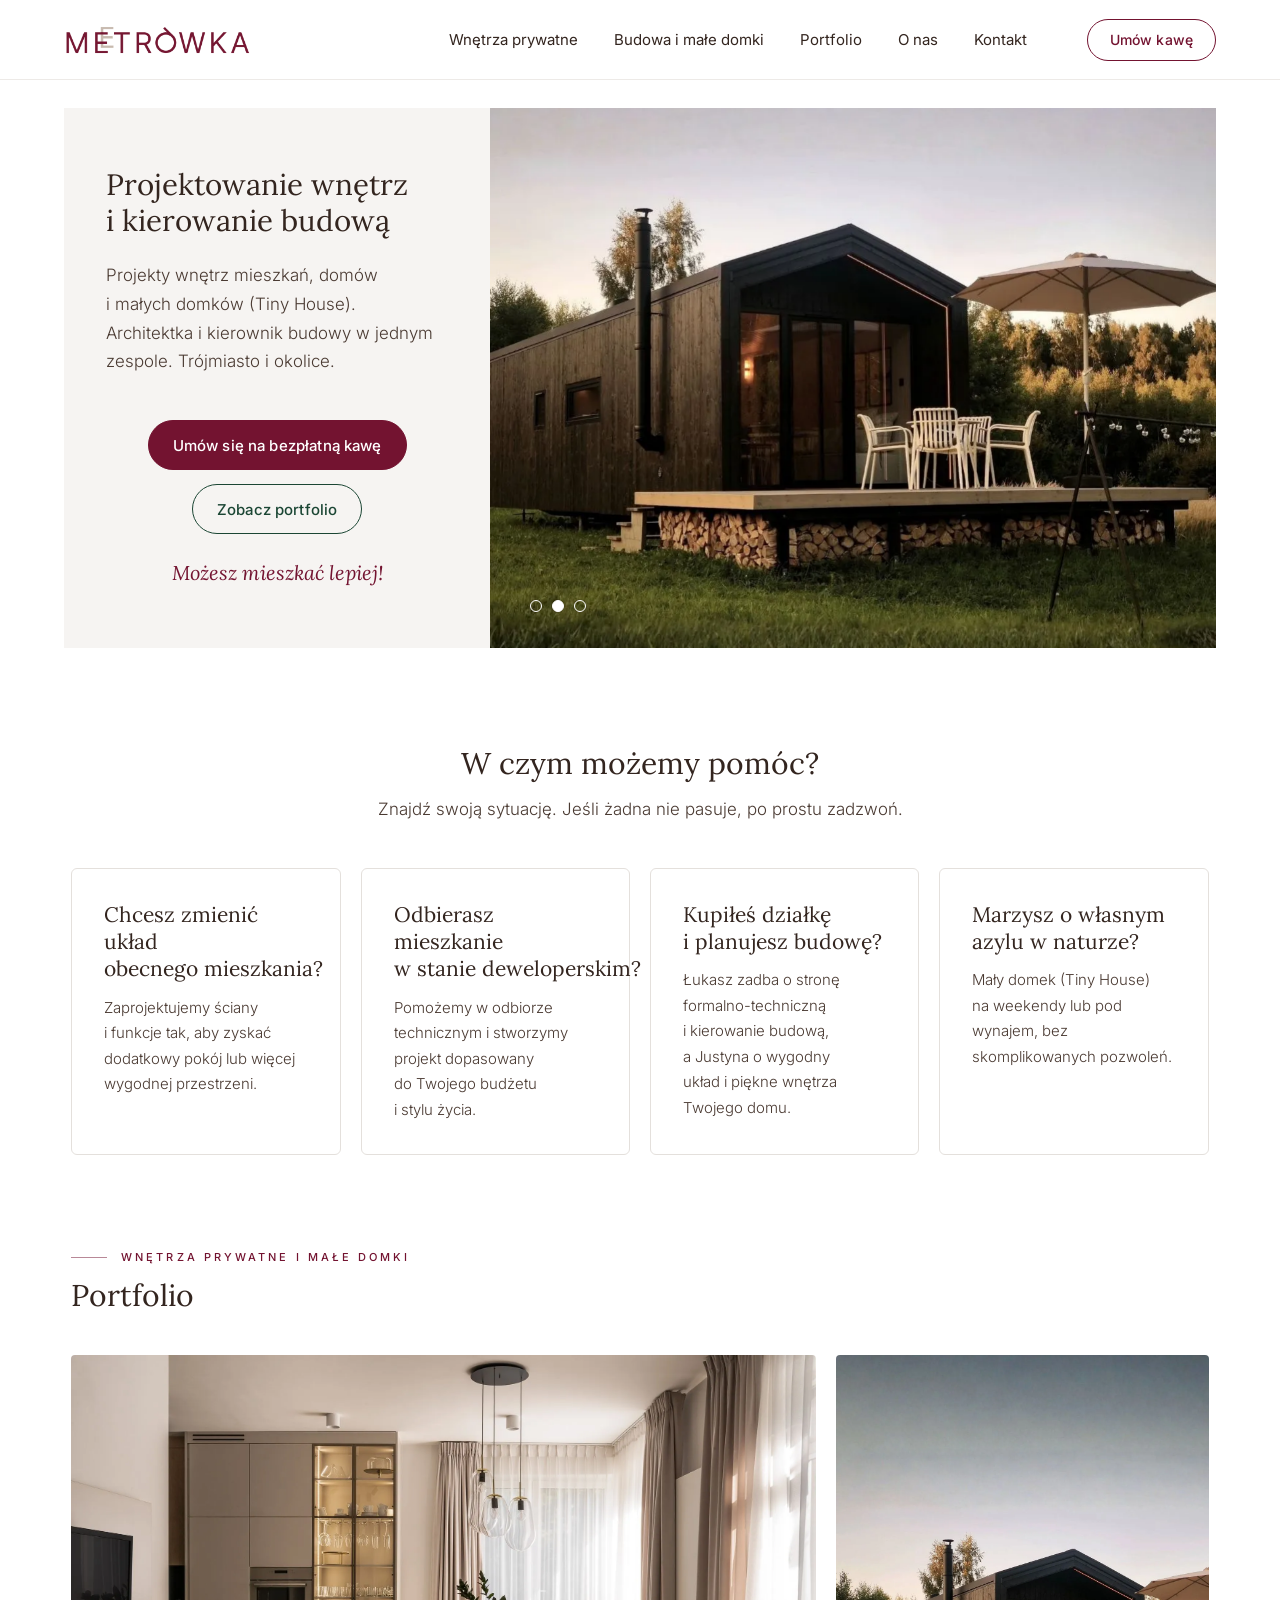
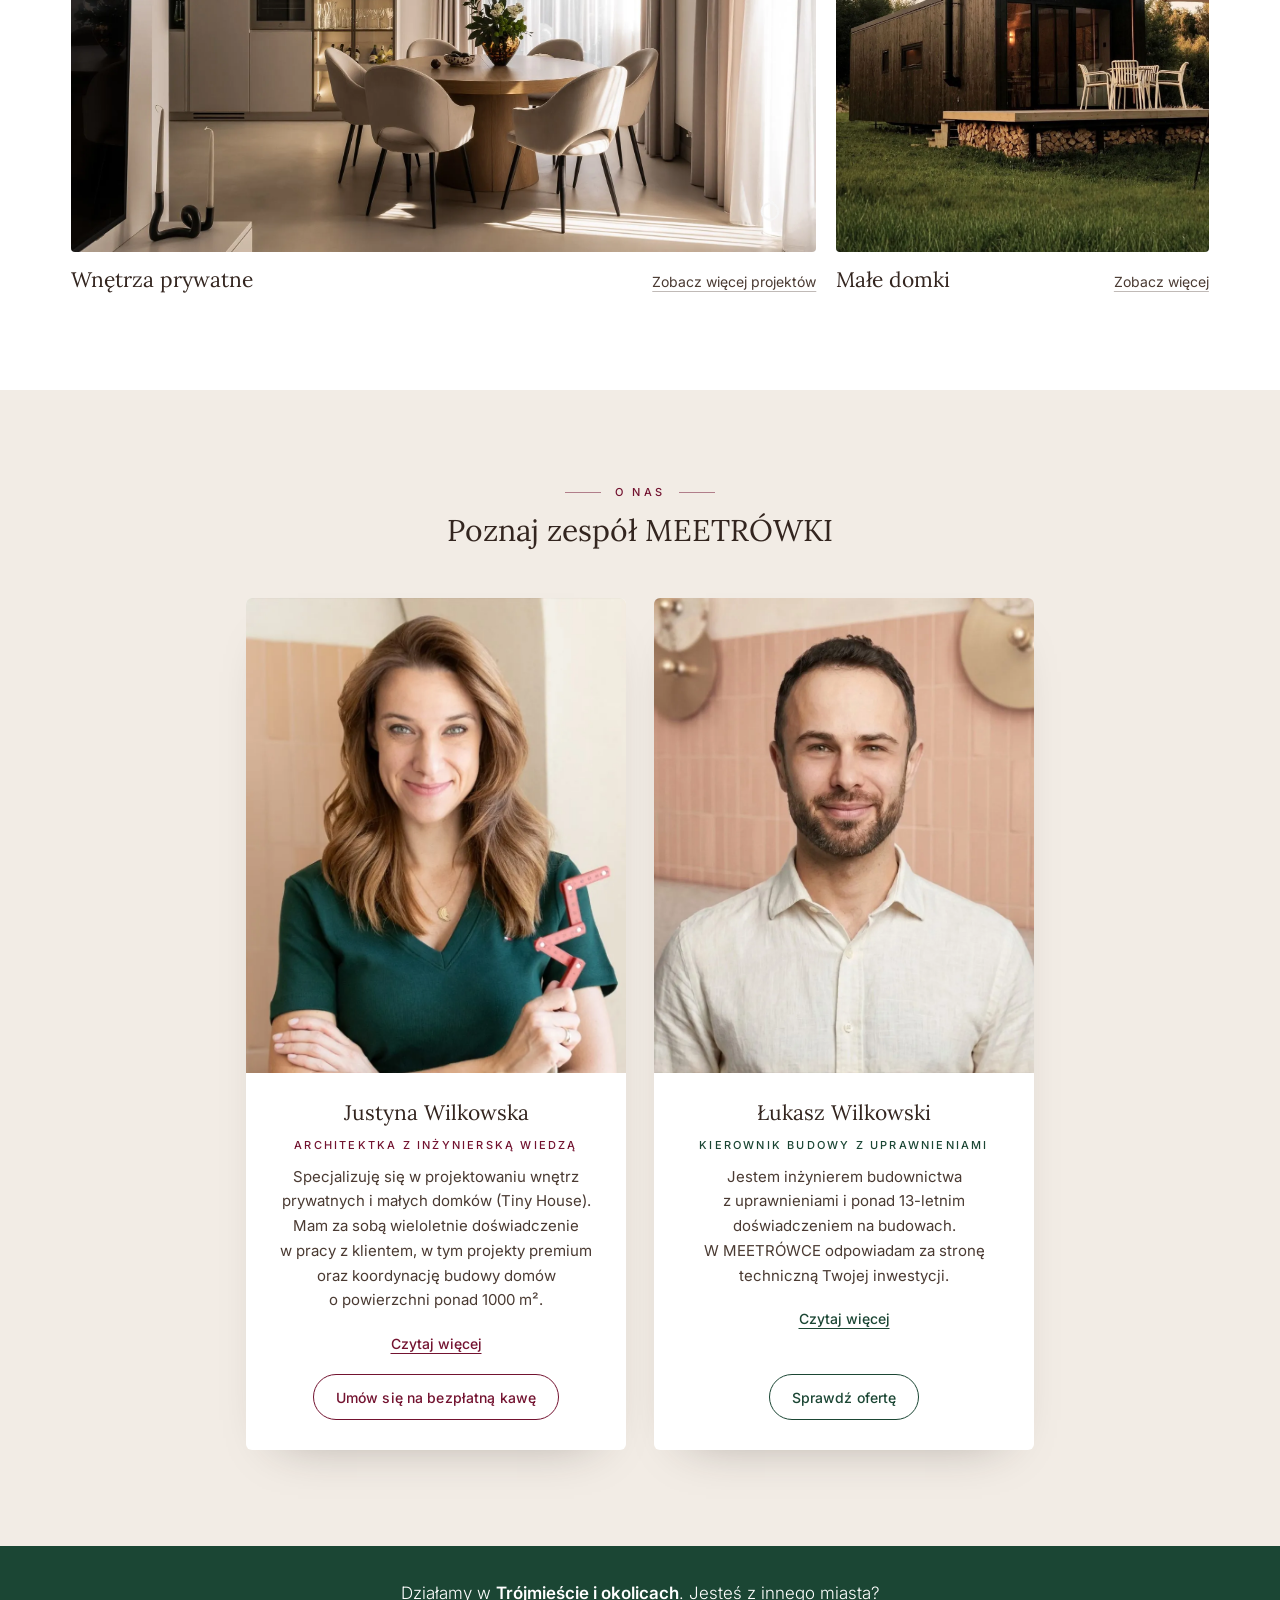
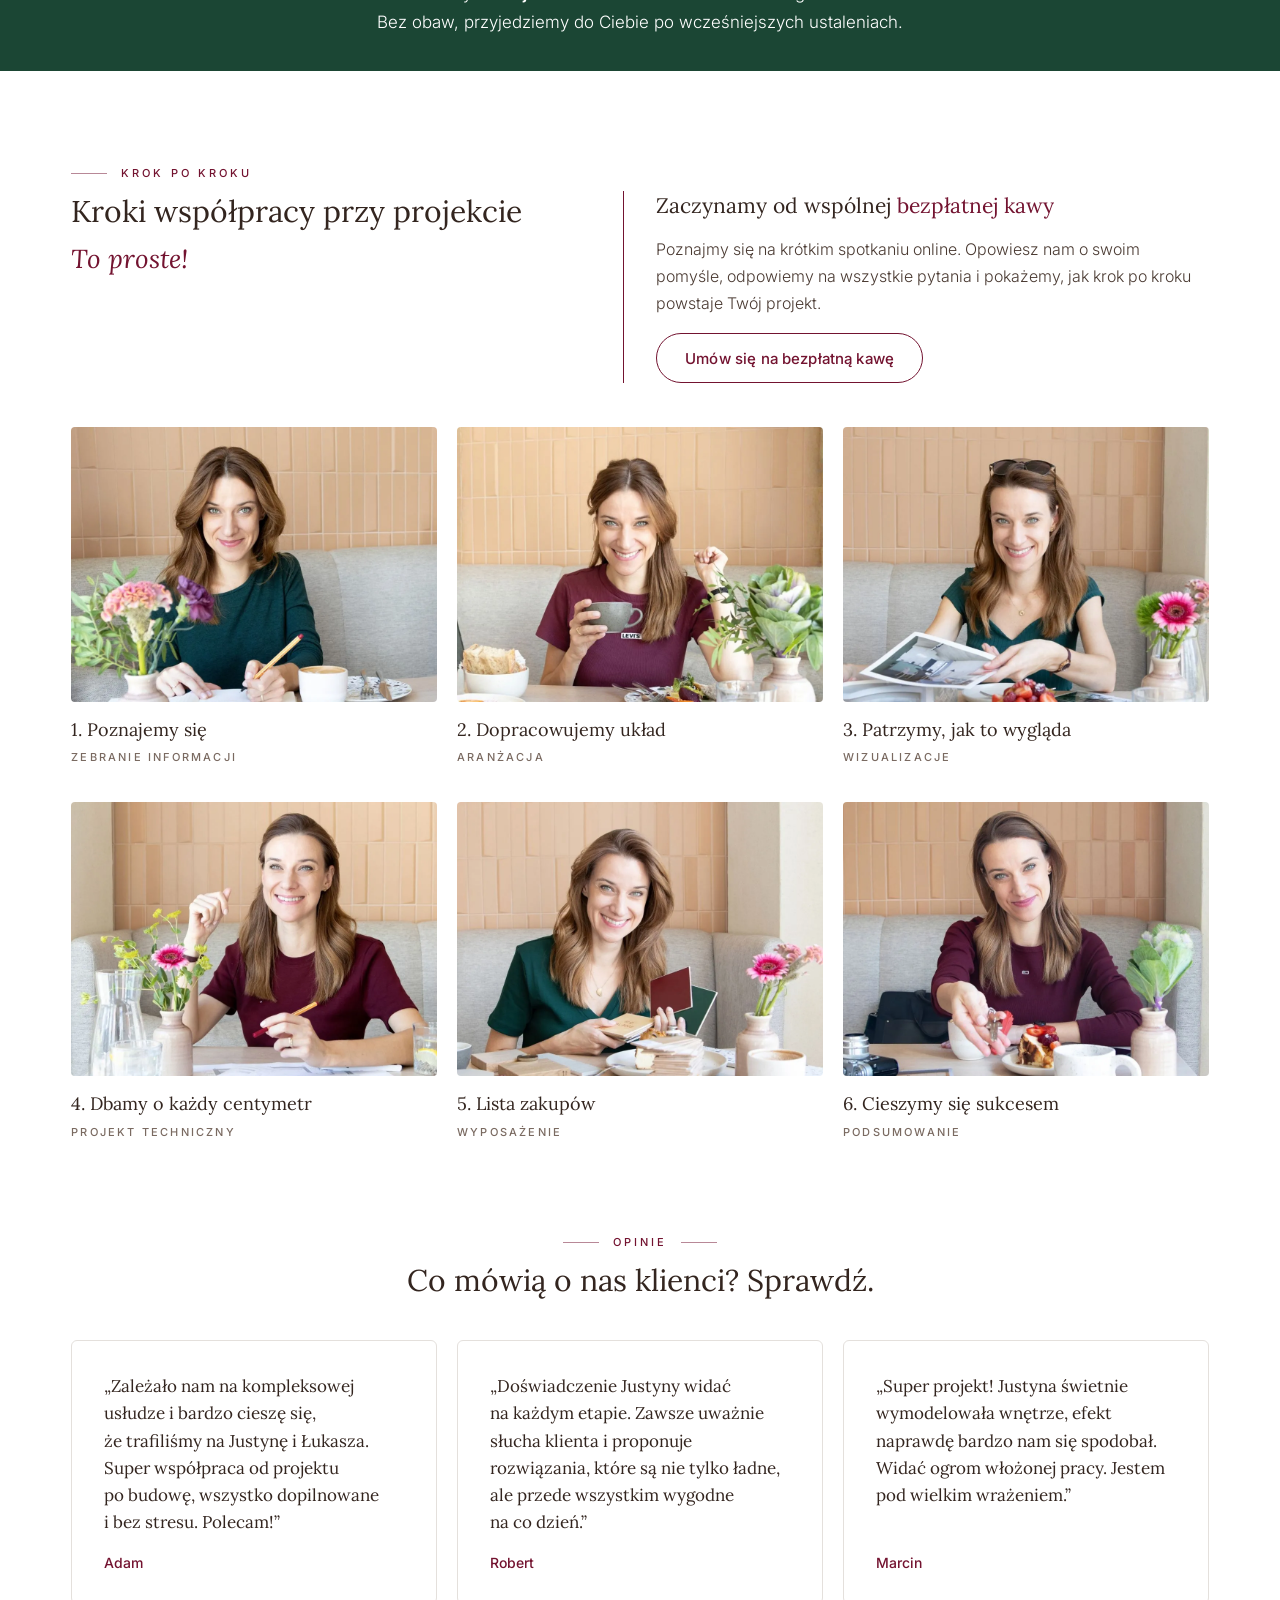
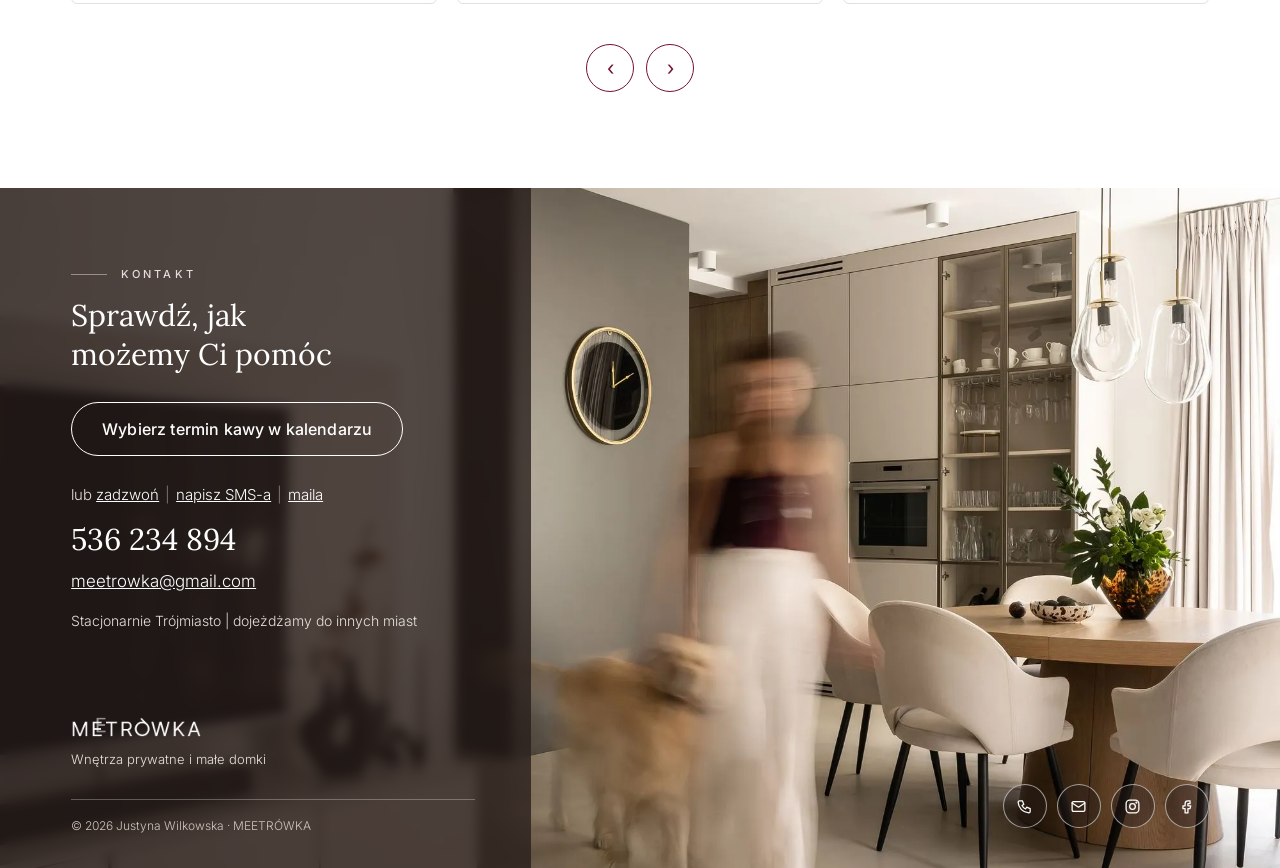
==== index.html @ 7554e3be "Nowa strona MEETRÓWKI" ====
<!doctype html>
<html lang="pl">
<head>
<meta charset="utf-8">
<meta name="viewport" content="width=device-width, initial-scale=1">
<title>Projektant wnętrz Gdańsk, Gdynia, Sopot | MEETRÓWKA</title>
<meta name="description" content="Projekt wnętrz w Trójmieście: mieszkania, domy i małe domki (Tiny House). Architektka wnętrz i kierownik budowy w jednym zespole. Umów się na bezpłatną kawę.">
<link rel="canonical" href="https://meetrowka.pl/">
<meta property="og:type" content="website">
<meta property="og:locale" content="pl_PL">
<meta property="og:site_name" content="MEETRÓWKA Justyna Wilkowska">
<meta property="og:title" content="Projektant wnętrz Gdańsk, Gdynia, Sopot | MEETRÓWKA">
<meta property="og:description" content="Projekt wnętrz w Trójmieście: mieszkania, domy i małe domki (Tiny House). Architektka wnętrz i kierownik budowy w jednym zespole. Umów się na bezpłatną kawę.">
<meta property="og:url" content="https://meetrowka.pl/">
<meta property="og:image" content="https://meetrowka.pl/img/og.jpg">
<meta property="og:image:width" content="1200">
<meta property="og:image:height" content="630">
<meta property="og:image:alt" content="Jasna jadalnia z okrągłym stołem – projekt wnętrz MEETRÓWKA">
<meta name="twitter:card" content="summary_large_image">
<script type="application/ld+json">
{
  "@context": "https://schema.org",
  "@type": ["LocalBusiness", "ProfessionalService"],
  "@id": "https://meetrowka.pl/#firma",
  "name": "MEETRÓWKA Justyna Wilkowska",
  "alternateName": "MEETRÓWKA",
  "description": "Projektowanie wnętrz mieszkań i domów, kierowanie budową oraz projekty Tiny House w Trójmieście (Gdańsk, Gdynia, Sopot) i okolicach.",
  "url": "https://meetrowka.pl",
  "logo": "https://meetrowka.pl/img/logo-bordowe.png",
  "image": "https://meetrowka.pl/img/og.jpg",
  "telephone": "+48536234894",
  "email": "meetrowka@gmail.com",
  "address": { "@type": "PostalAddress", "addressLocality": "Gdańsk", "addressRegion": "pomorskie", "addressCountry": "PL" },
  "areaServed": [
    { "@type": "AdministrativeArea", "name": "Trójmiasto i okolice" },
    { "@type": "City", "name": "Gdańsk" },
    { "@type": "City", "name": "Gdynia" },
    { "@type": "City", "name": "Sopot" }
  ],
  "knowsAbout": ["projektowanie wnętrz", "kierowanie budową", "Tiny House"],
  "founder": { "@type": "Person", "name": "Justyna Wilkowska", "jobTitle": "Architektka wnętrz" },
  "employee": [
    { "@type": "Person", "name": "Justyna Wilkowska", "jobTitle": "Architektka wnętrz" },
    { "@type": "Person", "name": "Łukasz Wilkowski", "jobTitle": "Kierownik budowy" }
  ],
  "hasOfferCatalog": {
    "@type": "OfferCatalog",
    "name": "Usługi",
    "itemListElement": [
      { "@type": "Offer", "itemOffered": { "@type": "Service", "name": "Projektowanie wnętrz", "url": "https://meetrowka.pl/wnetrza.html" } },
      { "@type": "Offer", "itemOffered": { "@type": "Service", "name": "Konsultacja projektowa", "url": "https://meetrowka.pl/wnetrza.html" } },
      { "@type": "Offer", "itemOffered": { "@type": "Service", "name": "Nadzór nad remontem", "url": "https://meetrowka.pl/wnetrza.html" } },
      { "@type": "Offer", "itemOffered": { "@type": "Service", "name": "Kierowanie budową", "url": "https://meetrowka.pl/budowa-i-male-domki.html" } },
      { "@type": "Offer", "itemOffered": { "@type": "Service", "name": "Analiza działki", "url": "https://meetrowka.pl/budowa-i-male-domki.html" } },
      { "@type": "Offer", "itemOffered": { "@type": "Service", "name": "Projekt Tiny House", "url": "https://meetrowka.pl/budowa-i-male-domki.html" } }
    ]
  },
  "sameAs": [
    "https://www.instagram.com/meetrowka/",
    "https://www.facebook.com/people/Meetr%C3%B3wka-Projektowanie-Wn%C4%99trz-Inwestycyjnych/61566533057697/"
  ]
}
</script><link rel="icon" type="image/png" sizes="32x32" href="img/favicon-32.png">
<link rel="icon" type="image/png" sizes="192x192" href="img/icon-192.png">
<link rel="apple-touch-icon" sizes="180x180" href="img/apple-touch-icon.png">
<link rel="manifest" href="site.webmanifest">
<meta name="theme-color" content="#731330">
<link rel="preconnect" href="https://fonts.googleapis.com">
<link rel="preconnect" href="https://fonts.gstatic.com" crossorigin>
<link rel="stylesheet" href="https://fonts.googleapis.com/css2?family=Inter:wght@300;400;500;600&amp;family=Lora:ital,wght@0,400;0,500;0,600;1,400&amp;display=swap">
<link rel="stylesheet" href="css/style.css">
<script>
/* Tryb animacji: .anim = pełne efekty, .calm = w systemie „ogranicz ruch” (tylko przenikanie).
   ?animacje=1 wymusza pełne efekty, ?animacje=0 wyłącza wszystkie, ?animacje=auto wraca do ustawień systemu. */
(function (d, w) {
  var tryb = '';
  try {
    var m = /[?&]animacje=(1|0|auto)/.exec(location.search);
    if (m) { if (m[1] === 'auto') sessionStorage.removeItem('animacje'); else sessionStorage.setItem('animacje', m[1]); }
    tryb = sessionStorage.getItem('animacje') || '';
  } catch (e) {}
  var spokojnie = w.matchMedia('(prefers-reduced-motion: reduce)').matches;
  d.className = 'js ' + (tryb === '1' ? 'anim' : tryb === '0' ? 'bez-animacji' : spokojnie ? 'calm' : 'anim');
})(document.documentElement, window);
</script>
</head>
<body>

<header class="header">
  <a class="header__logo" href="index.html" aria-label="MEETRÓWKA, strona główna"><img src="img/logo-bordowe.png" alt="MEETRÓWKA" width="640" height="138"></a>
  <nav class="nav" id="menu" aria-label="Menu główne">
    <a href="wnetrza.html">Wnętrza prywatne</a>
    <a href="budowa-i-male-domki.html">Budowa i małe domki</a>
    <a href="index.html#portfolio">Portfolio</a>
    <a href="index.html#onas">O nas</a>
    <a href="#kontakt">Kontakt</a>
    <div class="nav__extra">
      <a class="btn btn--line" href="#kontakt">Umów kawę</a>
      <div class="nav__icons">
        <a class="ico" href="tel:536234894" aria-label="Zadzwoń"><svg width="20" height="20" viewBox="0 0 24 24" fill="none" stroke="currentColor" stroke-width="1.8" stroke-linecap="round" stroke-linejoin="round" aria-hidden="true"><path d="M5 4h4l2 5-2.5 1.5a11 11 0 0 0 5 5L15 13l5 2v4a2 2 0 0 1-2 2A16 16 0 0 1 3 6a2 2 0 0 1 2-2"></path></svg></a>
        <a class="ico" href="mailto:meetrowka@gmail.com" aria-label="Napisz e-mail"><svg width="20" height="20" viewBox="0 0 24 24" fill="none" stroke="currentColor" stroke-width="1.8" stroke-linecap="round" stroke-linejoin="round" aria-hidden="true"><rect x="3" y="5" width="18" height="14" rx="2"></rect><path d="m3 7 9 6 9-6"></path></svg></a>
        <a class="ico" href="https://www.instagram.com/meetrowka/" target="_blank" rel="noopener" aria-label="Instagram"><svg width="20" height="20" viewBox="0 0 24 24" fill="none" stroke="currentColor" stroke-width="1.8" stroke-linecap="round" stroke-linejoin="round" aria-hidden="true"><rect x="3" y="3" width="18" height="18" rx="5"></rect><circle cx="12" cy="12" r="4"></circle><circle cx="17.5" cy="6.5" r="0.6" fill="currentColor"></circle></svg></a>
        <a class="ico" href="https://www.facebook.com/people/Meetr%C3%B3wka-Projektowanie-Wn%C4%99trz-Inwestycyjnych/61566533057697/" target="_blank" rel="noopener" aria-label="Facebook"><svg width="20" height="20" viewBox="0 0 24 24" fill="none" stroke="currentColor" stroke-width="1.8" stroke-linecap="round" stroke-linejoin="round" aria-hidden="true"><path d="M14 8h3V4h-3a4 4 0 0 0-4 4v3H7v4h3v6h4v-6h3l1-4h-4V8z"></path></svg></a>
      </div>
    </div>
  </nav>
  <div class="header__tools">
    <a class="btn btn--line" href="#kontakt">Umów kawę</a>
    <button class="burger" type="button" aria-label="Otwórz menu" aria-expanded="false" aria-controls="menu">
      <svg class="bars" width="24" height="24" viewBox="0 0 24 24" fill="none" stroke="currentColor" stroke-width="1.8" stroke-linecap="round" aria-hidden="true"><path d="M4 7h16M4 12h16M4 17h16"></path></svg>
      <svg class="x" width="24" height="24" viewBox="0 0 24 24" fill="none" stroke="currentColor" stroke-width="1.8" stroke-linecap="round" aria-hidden="true"><path d="M6 6l12 12M18 6 6 18"></path></svg>
    </button>
  </div>
</header>

<main>
<section class="hero">
  <div class="hero__text">
    <h1>Projektowanie wnętrz<br> i kierowanie budową</h1>
    <p class="lead">Projekty wnętrz mieszkań, domów i małych domków (Tiny House). Architektka i kierownik budowy w jednym zespole. Trójmiasto i okolice.</p>
    <div class="hero__btns">
      <a class="btn" href="#kontakt">Umów się na bezpłatną kawę</a>
      <a class="btn2" href="#portfolio">Zobacz portfolio</a>
    </div>
    <p class="accent">Możesz mieszkać lepiej!</p>
  </div>
  <div class="hero__media" data-slider>
    <div class="slide is-active"><picture><source srcset="img/baner-1-wnetrze.webp" type="image/webp"><img src="img/baner-1-wnetrze.jpg" alt="Jasna jadalnia z okrągłym stołem – projekt wnętrza MEETRÓWKA, projektant wnętrz Gdańsk" width="1200" height="900" fetchpriority="high"></picture></div>
    <div class="slide"><picture><source srcset="img/baner-2-tiny-house.webp" type="image/webp"><img src="img/baner-2-tiny-house.jpg" alt="Tiny House w naturze – projekt i realizacja małego domku MEETRÓWKA, Trójmiasto" width="1200" height="900" loading="lazy"></picture></div>
    <div class="slide"><picture><source srcset="img/baner-3-wnetrze.webp" type="image/webp"><img src="img/baner-3-wnetrze.jpg" alt="Łazienka z kamienną umywalką na czarnym blacie – projekt wnętrza MEETRÓWKA Gdańsk" width="1200" height="900" loading="lazy"></picture></div>
    <div class="dots">
      <button class="dot is-active" type="button" aria-label="Zdjęcie 1: wnętrze" aria-pressed="true"></button>
      <button class="dot" type="button" aria-label="Zdjęcie 2: mały domek" aria-pressed="false"></button>
      <button class="dot" type="button" aria-label="Zdjęcie 3: wnętrze" aria-pressed="false"></button>
    </div>
  </div>
</section>

<section class="section">
  <div class="section__head section__head--center">
    <h2 class="h2">W czym możemy pomóc?</h2>
    <p class="subtitle">Znajdź swoją sytuację. Jeśli żadna nie pasuje, po prostu zadzwoń.</p>
  </div>
  <div class="grid grid--4">
    <a class="card card--short" href="wnetrza.html">
      <h3>Chcesz zmienić układ obecnego mieszkania?</h3>
      <p>Zaprojektujemy ściany i funkcje tak, aby zyskać dodatkowy pokój lub więcej wygodnej przestrzeni.</p>
    </a>
    <a class="card card--short" href="wnetrza.html">
      <h3>Odbierasz mieszkanie w stanie deweloperskim?</h3>
      <p>Pomożemy w odbiorze technicznym i stworzymy projekt dopasowany do Twojego budżetu i stylu życia.</p>
    </a>
    <a class="card card--short" href="budowa-i-male-domki.html">
      <h3>Kupiłeś działkę i planujesz budowę?</h3>
      <p>Łukasz zadba o stronę formalno-techniczną i kierowanie budową, a Justyna o wygodny układ i piękne wnętrza Twojego domu.</p>
    </a>
    <a class="card card--short" href="budowa-i-male-domki.html">
      <h3>Marzysz o własnym azylu w naturze?</h3>
      <p>Mały domek (Tiny House) na weekendy lub pod wynajem, bez skomplikowanych pozwoleń.</p>
    </a>
  </div>
</section>

<section class="section section--flush" id="portfolio" style="--gap: 40px">
  <div class="section__head">
    <p class="eyebrow">Wnętrza prywatne i małe domki</p>
    <h2 class="h2">Portfolio</h2>
  </div>
  <!-- zdjęcie i link prowadzą do portfolio na podstronie -->
  <div class="pf-home">
    <div class="pf-link">
      <a class="phw zoom" href="wnetrza.html#portfolio" aria-label="Portfolio wnętrz prywatnych">
        <div class="photo reveal r-3-2"><picture><source srcset="img/okladka-cieply-minimalizm-stol.webp" type="image/webp"><img src="img/okladka-cieply-minimalizm-stol.jpg" alt="Projekt wnętrza w stylu ciepły minimalizm – MEETRÓWKA Gdańsk" width="2048" height="1365" loading="lazy"></picture></div>
        <img class="stamp" src="img/sygnet-bialy.png" alt="" width="143" height="123">
      </a>
      <a class="pf-cap" href="wnetrza.html#portfolio"><h3>Wnętrza prywatne</h3><span class="more more--plain">Zobacz więcej projektów</span></a>
    </div>
    <div class="pf-link pf-link--tall">
      <a class="zoom" href="budowa-i-male-domki.html#portfolio" aria-label="Portfolio małych domków">
        <div class="photo reveal"><picture><source srcset="img/portfolio/tiny-house-zewnatrz-4.webp" type="image/webp"><img src="img/portfolio/tiny-house-zewnatrz-4.jpg" alt="Tiny House z tarasem o zmierzchu – projekt Tiny House MEETRÓWKA" width="1215" height="1800" loading="lazy"></picture></div>
      </a>
      <a class="pf-cap" href="budowa-i-male-domki.html#portfolio"><h3>Małe domki</h3><span class="more more--plain">Zobacz więcej</span></a>
    </div>
  </div>
</section>

<section class="section section--sand" id="onas" style="--gap: 48px">
  <div class="section__head section__head--center">
    <p class="eyebrow">O nas</p>
    <h2 class="h2">Poznaj zespół MEETRÓWKI</h2>
  </div>
  <div class="team">
    <article class="member">
      <div class="photo member__photo reveal r-4-5"><picture><source srcset="img/zespol-justyna.webp" type="image/webp"><img src="img/zespol-justyna.jpg" alt="Justyna Wilkowska – architektka i projektantka wnętrz, Gdańsk, Gdynia, Sopot" width="842" height="1053" loading="lazy"></picture></div>
      <div class="member__body">
        <h3>Justyna Wilkowska</h3>
        <p class="member__role">Architektka z inżynierską wiedzą</p>
        <p>Specjalizuję się w projektowaniu wnętrz prywatnych i małych domków (Tiny House). Mam za sobą wieloletnie doświadczenie w pracy z klientem, w tym projekty premium oraz koordynację budowy domów o powierzchni ponad 1000 m².</p>
        <div class="member__more" id="justyna-wiecej" aria-hidden="true"><div>
          <p>Potrafię też zmieniać małe, trudne przestrzenie w wygodne miejsce do życia. Modyfikuję układ ścian tak, aby stworzyć więcej pomieszczeń w Twoim domu.</p>
          <p>Jestem absolwentką Politechniki Gdańskiej, a doświadczenie zdobywałam zarówno w Polsce, jak i za granicą.</p>
          <p>Jeśli szukasz profesjonalisty, który zajmie się całym procesem od A do Z, skontaktuj się ze mną, a stworzę przestrzeń, która pozwoli Ci dobrze mieszkać.</p>
        </div></div>
        <button class="member__toggle" type="button" aria-expanded="false" aria-controls="justyna-wiecej">Czytaj więcej</button>
        <div class="member__cta"><a class="btn btn--line" href="#kontakt">Umów się na bezpłatną kawę</a></div>
      </div>
    </article>
    <article class="member">
      <div class="photo member__photo reveal r-4-5"><picture><source srcset="img/zespol-lukasz.webp" type="image/webp"><img src="img/zespol-lukasz.jpg" alt="Łukasz Wilkowski – kierownik budowy z uprawnieniami, Trójmiasto" width="1015" height="1269" loading="lazy"></picture></div>
      <div class="member__body">
        <h3>Łukasz Wilkowski</h3>
        <p class="member__role member__role--green">Kierownik budowy z uprawnieniami</p>
        <p>Jestem inżynierem budownictwa z uprawnieniami i ponad 13-letnim doświadczeniem na budowach. W MEETRÓWCE odpowiadam za stronę techniczną Twojej inwestycji.</p>
        <div class="member__more" id="lukasz-wiecej" aria-hidden="true"><div>
          <p>Mogę być kierownikiem budowy Twojego domu lub odebrać mieszkanie od dewelopera. Zajmę się techniczną stroną oraz wyjaśnię Ci wszystko krok po kroku, dbając o to, aby budowa była przewidywalnym i spokojnym procesem.</p>
        </div></div>
        <button class="member__toggle member__toggle--green" type="button" aria-expanded="false" aria-controls="lukasz-wiecej">Czytaj więcej</button>
        <div class="member__cta"><a class="btng btng--line" href="budowa-i-male-domki.html">Sprawdź ofertę</a></div>
      </div>
    </article>
  </div>
</section>

<section class="band">
  <p>Działamy w <strong>Trójmieście i okolicach</strong>. Jesteś z innego miasta?<br> Bez&nbsp;obaw, przyjedziemy do Ciebie po wcześniejszych ustaleniach.</p>
</section>

<section class="section">
  <div class="how">
    <div class="section__head">
      <p class="eyebrow">Krok po kroku</p>
      <h2 class="h2">Kroki współpracy przy projekcie</h2>
      <p class="answer">To proste!</p>
    </div>
    <div class="how__body">
      <p class="big">Zaczynamy od wspólnej <strong>bezpłatnej kawy</strong></p>
      <p>Poznajmy się na krótkim spotkaniu online. Opowiesz nam o swoim pomyśle, odpowiemy na wszystkie pytania i pokażemy, jak krok po kroku powstaje Twój projekt.</p>
      <div><a class="btn btn--line" href="#kontakt">Umów się na bezpłatną kawę</a></div>
    </div>
  </div>
  <div class="steps">
    <div class="tile"><div class="photo reveal r-4-3"><picture><source srcset="img/krok-1.webp" type="image/webp"><img src="img/krok-1.jpg" alt="Krok 1: poznajemy się – zebranie informacji o projekcie" width="1000" height="750" loading="lazy"></picture></div><h3>1. Poznajemy się</h3><p>Zebranie informacji</p></div>
    <div class="tile"><div class="photo reveal r-4-3"><picture><source srcset="img/krok-2.webp" type="image/webp"><img src="img/krok-2.jpg" alt="Krok 2: dopracowujemy układ – aranżacja wnętrza" width="1000" height="750" loading="lazy"></picture></div><h3>2. Dopracowujemy układ</h3><p>Aranżacja</p></div>
    <div class="tile"><div class="photo reveal r-4-3"><picture><source srcset="img/krok-3.webp" type="image/webp"><img src="img/krok-3.jpg" alt="Krok 3: patrzymy, jak to wygląda – wizualizacje" width="1000" height="750" loading="lazy"></picture></div><h3>3. Patrzymy, jak to wygląda</h3><p>Wizualizacje</p></div>
    <div class="tile"><div class="photo reveal r-4-3"><picture><source srcset="img/krok-4.webp" type="image/webp"><img src="img/krok-4.jpg" alt="Krok 4: dbamy o każdy centymetr – projekt techniczny" width="1000" height="750" loading="lazy"></picture></div><h3>4. Dbamy o każdy centymetr</h3><p>Projekt techniczny</p></div>
    <div class="tile"><div class="photo reveal r-4-3"><picture><source srcset="img/krok-5.webp" type="image/webp"><img src="img/krok-5.jpg" alt="Krok 5: lista zakupów – wyposażenie" width="1000" height="750" loading="lazy"></picture></div><h3>5. Lista zakupów</h3><p>Wyposażenie</p></div>
    <div class="tile"><div class="photo reveal r-4-3"><picture><source srcset="img/krok-6.webp" type="image/webp"><img src="img/krok-6.jpg" alt="Krok 6: cieszymy się sukcesem – podsumowanie" width="1000" height="750" loading="lazy"></picture></div><h3>6. Cieszymy się sukcesem</h3><p>Podsumowanie</p></div>
  </div>
</section>

<section class="section section--flush" style="--gap: 40px">
  <div class="section__head section__head--center">
    <p class="eyebrow">Opinie</p>
    <h2 class="h2">Co mówią o nas klienci? Sprawdź.</h2>
  </div>
  <div class="reviews" data-reviews aria-live="polite">
    <figure class="review">
      <blockquote>„Zależało nam na kompleksowej usłudze i bardzo cieszę się, że trafiliśmy na Justynę i Łukasza. Super współpraca od projektu po budowę, wszystko dopilnowane i bez stresu. Polecam!”</blockquote>
      <figcaption>Adam</figcaption>
    </figure>
    <figure class="review">
      <blockquote>„Doświadczenie Justyny widać na każdym etapie. Zawsze uważnie słucha klienta i proponuje rozwiązania, które są nie tylko ładne, ale przede wszystkim wygodne na co dzień.”</blockquote>
      <figcaption>Robert</figcaption>
    </figure>
    <figure class="review">
      <blockquote>„Super projekt! Justyna świetnie wymodelowała wnętrze, efekt naprawdę bardzo nam się spodobał. Widać ogrom włożonej pracy. Jestem pod wielkim wrażeniem.”</blockquote>
      <figcaption>Marcin</figcaption>
    </figure>
    <figure class="review">
      <blockquote>„Pani Justyno, bardzo dziękujemy za wszystko, co Pani dla nas zrobiła! Zapraszamy do nas na kawę o każdej porze i w każdy dzień. Pozdrawiamy!”</blockquote>
      <figcaption>Lucyna</figcaption>
    </figure>
    <figure class="review">
      <blockquote>„Świetnie mieć takiego kierownika budowy jak Łukasz. Wszystko dokładnie wytłumaczy po ludzku, dopilnuje ekipy i zawsze znajdzie czas na rozmowę.”</blockquote>
      <figcaption>Kasia</figcaption>
    </figure>
  </div>
  <div class="arrows">
    <button class="arrow" type="button" aria-label="Poprzednia opinia" data-reviews-prev>‹</button>
    <button class="arrow" type="button" aria-label="Następna opinia" data-reviews-next>›</button>
  </div>
</section>
</main>

<footer class="footer" id="kontakt">
  <picture><source srcset="img/stopka-tlo.webp" type="image/webp"><img class="footer__bg" src="img/stopka-tlo.jpg" alt="" width="2000" height="1333" loading="lazy"></picture>
  <div class="footer__panel">
    <p class="eyebrow eyebrow--light">Kontakt</p>
    <h2>Sprawdź, jak możemy Ci pomóc</h2>
    <a class="btn btn--ghost btn--big" href="https://calendar.app.google/CusMsuqgQZD4Ki3GA" target="_blank" rel="noopener">Wybierz termin kawy w kalendarzu</a>
    <p class="footer__or">lub <a href="tel:536234894">zadzwoń</a><span>|</span><a href="sms:536234894">napisz SMS-a</a><span>|</span><a href="mailto:meetrowka@gmail.com">maila</a></p>
    <a class="footer__tel" href="tel:536234894">536 234 894</a>
    <a class="footer__mail" href="mailto:meetrowka@gmail.com">meetrowka@gmail.com</a>
    <p class="footer__where">Stacjonarnie Trójmiasto | dojeżdżamy do innych miast</p>
    <div class="footer__icons footer__icons--in">
      <a class="ico" href="tel:536234894" aria-label="Zadzwoń"><svg width="20" height="20" viewBox="0 0 24 24" fill="none" stroke="currentColor" stroke-width="1.8" stroke-linecap="round" stroke-linejoin="round" aria-hidden="true"><path d="M5 4h4l2 5-2.5 1.5a11 11 0 0 0 5 5L15 13l5 2v4a2 2 0 0 1-2 2A16 16 0 0 1 3 6a2 2 0 0 1 2-2"></path></svg></a>
    <a class="ico" href="mailto:meetrowka@gmail.com" aria-label="Napisz e-mail"><svg width="20" height="20" viewBox="0 0 24 24" fill="none" stroke="currentColor" stroke-width="1.8" stroke-linecap="round" stroke-linejoin="round" aria-hidden="true"><rect x="3" y="5" width="18" height="14" rx="2"></rect><path d="m3 7 9 6 9-6"></path></svg></a>
    <a class="ico" href="https://www.instagram.com/meetrowka/" target="_blank" rel="noopener" aria-label="Instagram"><svg width="20" height="20" viewBox="0 0 24 24" fill="none" stroke="currentColor" stroke-width="1.8" stroke-linecap="round" stroke-linejoin="round" aria-hidden="true"><rect x="3" y="3" width="18" height="18" rx="5"></rect><circle cx="12" cy="12" r="4"></circle><circle cx="17.5" cy="6.5" r="0.6" fill="currentColor"></circle></svg></a>
    <a class="ico" href="https://www.facebook.com/people/Meetr%C3%B3wka-Projektowanie-Wn%C4%99trz-Inwestycyjnych/61566533057697/" target="_blank" rel="noopener" aria-label="Facebook"><svg width="20" height="20" viewBox="0 0 24 24" fill="none" stroke="currentColor" stroke-width="1.8" stroke-linecap="round" stroke-linejoin="round" aria-hidden="true"><path d="M14 8h3V4h-3a4 4 0 0 0-4 4v3H7v4h3v6h4v-6h3l1-4h-4V8z"></path></svg></a>
    </div>
    <div class="footer__brand">
      <img src="img/logo-biale.png" alt="MEETRÓWKA" width="640" height="138" loading="lazy">
      <span>Wnętrza prywatne i małe domki</span>
    </div>
    <p class="footer__legal">© 2026 Justyna Wilkowska · MEETRÓWKA</p>
  </div>
  <div class="footer__icons">
    <a class="ico" href="tel:536234894" aria-label="Zadzwoń"><svg width="20" height="20" viewBox="0 0 24 24" fill="none" stroke="currentColor" stroke-width="1.8" stroke-linecap="round" stroke-linejoin="round" aria-hidden="true"><path d="M5 4h4l2 5-2.5 1.5a11 11 0 0 0 5 5L15 13l5 2v4a2 2 0 0 1-2 2A16 16 0 0 1 3 6a2 2 0 0 1 2-2"></path></svg></a>
    <a class="ico" href="mailto:meetrowka@gmail.com" aria-label="Napisz e-mail"><svg width="20" height="20" viewBox="0 0 24 24" fill="none" stroke="currentColor" stroke-width="1.8" stroke-linecap="round" stroke-linejoin="round" aria-hidden="true"><rect x="3" y="5" width="18" height="14" rx="2"></rect><path d="m3 7 9 6 9-6"></path></svg></a>
    <a class="ico" href="https://www.instagram.com/meetrowka/" target="_blank" rel="noopener" aria-label="Instagram"><svg width="20" height="20" viewBox="0 0 24 24" fill="none" stroke="currentColor" stroke-width="1.8" stroke-linecap="round" stroke-linejoin="round" aria-hidden="true"><rect x="3" y="3" width="18" height="18" rx="5"></rect><circle cx="12" cy="12" r="4"></circle><circle cx="17.5" cy="6.5" r="0.6" fill="currentColor"></circle></svg></a>
    <a class="ico" href="https://www.facebook.com/people/Meetr%C3%B3wka-Projektowanie-Wn%C4%99trz-Inwestycyjnych/61566533057697/" target="_blank" rel="noopener" aria-label="Facebook"><svg width="20" height="20" viewBox="0 0 24 24" fill="none" stroke="currentColor" stroke-width="1.8" stroke-linecap="round" stroke-linejoin="round" aria-hidden="true"><path d="M14 8h3V4h-3a4 4 0 0 0-4 4v3H7v4h3v6h4v-6h3l1-4h-4V8z"></path></svg></a>
  </div>
</footer>

<script src="js/galerie.js" defer></script>
<script src="js/main.js" defer></script>
</body>
</html>
---- css/style.css ----
/* MEETRÓWKA – style strony */
:root {
  --text: #4A3A32;
  --head: #33251F;
  --bordo: #731330;
  --bordo-dark: #560e24;
  --green: #1B4634;
  --green-dark: #12332a;
  --beige: #D9D5D2;
  --sand: #F2ECE5;
  --light: #F6F4F2;
  --line: #E4E0DC;
  --muted: #7A6A61;
  --serif: 'Lora', Georgia, serif;
  --sans: 'Inter', system-ui, sans-serif;
  /* skala tytułów: 38 / 30 / 21 / 18 px */
  --t1: 38px;
  --t2: clamp(25px, 2.9vw, 30px);
  --t3: 21px;
  --t4: 18px;
  /* treść max 1440 px szerokości (80 px marginesu), wyśrodkowana; --extra to dodatkowy margines na szerszych ekranach */
  --extra: max(0px, calc((100vw - 1440px) / 2));
  --pad: calc(clamp(20px, 5.56vw, 80px) + var(--extra));
  --gap-section: clamp(64px, 7.5vw, 112px);
  /* margines menu i banera głównego: logo i przycisk „Umów kawę” w jednej linii z krawędziami banera */
  --gut: clamp(20px, 5vw, 120px);
  --ease: cubic-bezier(.2, .7, .2, 1);
}

*, *::before, *::after { box-sizing: border-box; }
html { -webkit-text-size-adjust: 100%; }
body { margin: 0; font-family: var(--sans); font-weight: 400; color: var(--text); background: #ffffff; }
h1, h2, h3, h4 { font-family: var(--serif); font-weight: 400; line-height: 1.3; margin: 0; color: var(--head); text-wrap: balance; }
p { margin: 0; line-height: 1.7; text-wrap: pretty; }
a { color: var(--bordo); }
a:hover { color: #4f0d21; }
img { max-width: 100%; }
picture { display: contents; }
strong { font-weight: 500; }
:focus-visible { outline: 2px solid var(--bordo); outline-offset: 3px; }
.anim, .calm { scroll-behavior: smooth; }

/* ---------- przyciski ---------- */
.btn, .btng, .btn2 {
  display: inline-flex; align-items: center; justify-content: center;
  min-height: 50px; padding: 0 28px; border-radius: 999px; border: 1.5px solid transparent;
  text-decoration: none; font-weight: 500; font-size: 15px; letter-spacing: .01em; text-align: center; cursor: pointer;
  transition: background-color .25s ease, color .25s ease, border-color .25s ease;
}
.btn { background: var(--bordo); border-color: var(--bordo); color: #ffffff; }
.btn:hover { background: var(--bordo-dark); border-color: var(--bordo-dark); color: #ffffff; }
.btng { background: var(--green); border-color: var(--green); color: #ffffff; }
.btng:hover { background: var(--green-dark); border-color: var(--green-dark); color: #ffffff; }
.btn2 { border-color: var(--green); color: var(--green); }
.btn2:hover { background: var(--green); color: #ffffff; }
.btn--big { min-height: 54px; padding: 0 30px; font-size: 16px; }
.btn--line { background: transparent; color: var(--bordo); border-color: var(--bordo); }
.btn--line:hover { background: var(--bordo); border-color: var(--bordo); color: #ffffff; }
.btng--line { background: transparent; color: var(--green); border-color: var(--green); }
.btng--line:hover { background: var(--green); border-color: var(--green); color: #ffffff; }
.btn--ghost { background: transparent; color: #ffffff; border-color: #ffffff; }
.btn--ghost:hover { background: var(--bordo); border-color: var(--bordo); color: #ffffff; }

.more { font-weight: 500; font-size: 14px; color: var(--bordo); }
.moreg { font-weight: 500; font-size: 14px; color: var(--green); }
.more--plain { color: var(--text); font-weight: 400; text-decoration: underline; text-underline-offset: 4px; text-decoration-color: rgba(74, 58, 50, .35); }
.accent { font-family: var(--serif); font-style: italic; color: var(--bordo); text-wrap: balance; }
.accent--green { color: var(--green); }

/* ---------- początek głównych sekcji: mały napis z kreską → tytuł → podtytuł ---------- */
.eyebrow {
  display: inline-flex; align-items: center; gap: 14px; margin: 0;
  font-family: var(--sans); font-size: 11px; font-weight: 500; line-height: 1.2;
  letter-spacing: .28em; text-transform: uppercase; color: var(--bordo);
}
.eyebrow::before { content: ""; width: 36px; height: 1px; background: currentColor; opacity: .5; }
.eyebrow--light { color: #E8D9DE; }
.section__head { display: flex; flex-direction: column; align-items: flex-start; gap: 12px; }
.section__head--center { align-items: center; text-align: center; max-width: 760px; margin: 0 auto; }
.section__head--center .eyebrow::after { content: ""; width: 36px; height: 1px; background: currentColor; opacity: .5; }
.h2 { font-size: var(--t2); }
.subtitle { font-size: 17px; font-weight: 300; color: var(--text); max-width: 680px; text-wrap: balance; }
.lead { font-size: 17px; font-weight: 300; }

/* ---------- zdjęcia ---------- */
.photo { display: block; overflow: hidden; background: var(--beige); border-radius: 4px; }
.photo img { display: block; width: 100%; height: 100%; object-fit: cover; }
.r-3-2 { aspect-ratio: 3 / 2; }
.r-4-3 { aspect-ratio: 4 / 3; }
.r-4-5 { aspect-ratio: 4 / 5; }
.r-21-9 { aspect-ratio: 21 / 9; }
.phw { position: relative; }
.stamp { position: absolute; width: 52px; height: auto; opacity: 0.95; right: 20px; bottom: 20px; z-index: 1; }

/* =====================================================
   Animacje – tylko zdjęcia (teksty stoją w miejscu; wyjątek: delikatne pojawienie się tytułu banera)
   .anim – pełne efekty: zdjęcia pojawiają się z lekkim przybliżeniem, Ken Burns na banerach, przybliżenie po najechaniu
   .calm – w systemie „ogranicz ruch”: zdjęcia tylko łagodnie przenikają, bez przybliżeń
   Klasę ustawia skrypt w <head>; .is-in dodaje main.js; --d = opóźnienie kolejnych okładek.
   ===================================================== */
.anim .reveal, .calm .reveal { opacity: 0; transition: opacity .9s ease var(--d, 0s); }
.anim .reveal.is-in, .calm .reveal.is-in { opacity: 1; }
.anim .reveal img { transform: scale(1.06); transition: transform 1.3s var(--ease) var(--d, 0s); }
.anim .reveal.is-in img { transform: none; }
@keyframes przenikanie { from { opacity: 0; } to { opacity: 1; } }
@keyframes wejscie-foto { from { opacity: 0; transform: translateY(18px); } to { opacity: 1; transform: none; } }
.anim .hero__text h1, .calm .hero__text h1 { animation: przenikanie 1.4s ease both; }
/* najechanie na zdjęcie: delikatne przybliżenie */
.zoom .photo img { transition: transform .8s var(--ease); }
@media (hover: hover) {
  .anim .zoom:hover .photo.is-in img, .anim .zoom:hover .photo:not(.reveal) img { transform: scale(1.045); }
}

/* ---------- menu ---------- */
.header {
  position: relative; z-index: 20; min-height: 80px; padding: 0 var(--gut);
  display: flex; align-items: center; justify-content: space-between; gap: 24px;
  border-bottom: 1px solid #EDEAE7; background: #ffffff;
}
.header__logo { display: flex; align-items: center; flex-shrink: 0; }
.header__logo img { height: 40px; width: auto; display: block; }
.nav { display: flex; gap: 36px; align-items: center; margin-left: auto; }
/* wszystkie linki w jednym kolorze; „Wnętrza prywatne” tylko delikatnie pogrubione */
.nav a { color: var(--head); text-decoration: none; font-size: 15px; font-weight: 400; white-space: nowrap; }
.nav a:hover { color: var(--bordo); }
.nav__extra { display: none; }
.header__tools { display: flex; align-items: center; gap: 8px; margin-left: 36px; }
.header__tools .btn { min-height: 42px; padding: 0 22px; white-space: nowrap; font-size: 14px; }
/* ikony w subtelnych kółkach (menu i stopka) */
.ico {
  width: 38px; height: 38px; border-radius: 999px; flex-shrink: 0; border: 1px solid #DDD3CB;
  display: inline-flex; align-items: center; justify-content: center; color: var(--head);
  transition: background-color .25s ease, color .25s ease, border-color .25s ease;
}
.ico svg { width: 17px; height: 17px; }
.ico:hover { background: var(--bordo); border-color: var(--bordo); color: #ffffff; }
.burger {
  display: none; width: 44px; height: 44px; border: 0; border-radius: 999px; background: transparent;
  color: var(--head); cursor: pointer; align-items: center; justify-content: center; padding: 0;
}
.burger:hover { background: var(--light); color: var(--bordo); }
.burger .x { display: none; }
.header.is-open .burger .x { display: block; }
.header.is-open .burger .bars { display: none; }

/* ---------- baner strony głównej (wg makiety): tekst w jasnym panelu po lewej, zdjęcia po prawej ---------- */
.hero {
  display: grid; grid-template-columns: minmax(0, 37fr) minmax(0, 63fr);
  height: clamp(540px, 37vw, 720px); margin: 28px var(--gut) 0;
}
.hero__text {
  background: var(--light); padding: clamp(40px, 4.5vw, 88px) clamp(32px, 3.3vw, 64px);
  display: flex; flex-direction: column; justify-content: center; align-items: flex-start; gap: 22px;
}
/* tytuł ok. 10% mniejszy niż reszta skali, dopasowany do szerokości beżowego bloku */
.hero__text h1 { font-size: clamp(26px, 2.3vw, 34px); line-height: 1.24; }
.hero__text .lead { font-size: 17px; }
.hero__text .accent { font-size: 20px; align-self: center; }
.hero__btns { display: flex; flex-direction: column; align-items: center; align-self: center; gap: 14px; margin-top: 22px; }
.hero__btns .btn, .hero__btns .btn2 { padding: 0 24px; white-space: nowrap; }
.hero__media { position: relative; overflow: hidden; background: var(--beige); }

/* zdjęcia zmieniają się co 2 s z przenikaniem; nowe na wierzchu, poprzednie (.is-prev) pod spodem */
.slide { position: absolute; inset: 0; opacity: 0; visibility: hidden; z-index: 0; overflow: hidden; }
.slide.is-prev { opacity: 1; visibility: visible; z-index: 1; }
.slide.is-active { opacity: 1; visibility: visible; z-index: 2; }
.anim .slide.is-active, .calm .slide.is-active { transition: opacity 1s ease; }
.slide img { width: 100%; height: 100%; object-fit: cover; display: block; }
/* Ken Burns: bardzo powolne przybliżanie */
@keyframes kenburns { from { transform: scale(1); } to { transform: scale(1.09); } }
.anim .slide.is-active img, .anim .slide.is-prev img { animation: kenburns 7s linear both; }
.dots { position: absolute; left: 40px; bottom: 36px; display: flex; gap: 10px; z-index: 3; }
.dot {
  width: 12px; height: 12px; border-radius: 999px; border: 1.5px solid #ffffff; padding: 0;
  cursor: pointer; background: transparent; box-shadow: 0 0 0 1px rgba(46,35,32,.15);
}
.dot.is-active { background: #ffffff; }

/* ---------- baner podstron (wg makiety „Budowa i małe domki”; „Wnętrza prywatne” w lustrzanym odbiciu):
   duże zdjęcie 3:2 przy krawędzi, zdjęcie postaci 4:5 w białej ramce na pierwszym planie bliżej środka,
   tekst po drugiej stronie. Wymiary w jednostkach --u (1% szerokości, najwyżej 19,2 px). ---------- */
.hero-split { background: #ffffff; }
.hero-split__in { --u: min(1vw, 19.2px); position: relative; width: min(100%, 1920px); margin: 0 auto; height: calc(var(--u) * 39); }
.hero-split__big { position: absolute; top: 0; right: calc(var(--u) * 3.8); width: calc(var(--u) * 49.7); aspect-ratio: 3 / 2; border-radius: 0; }
.hero-split__small {
  position: absolute; z-index: 2; left: calc(var(--u) * 36.2); top: calc(var(--u) * 10.7); width: calc(var(--u) * 19.2); aspect-ratio: 4 / 5;
  border: 6px solid #ffffff; border-radius: 2px; box-shadow: 0 20px 44px -18px rgba(46, 35, 32, .38);
}
.hero-split__small img { object-position: 50% 20%; }
.hero-split .hero__text {
  position: absolute; top: 0; left: calc(var(--u) * 15.2); width: calc(var(--u) * 19.6); height: calc(var(--u) * 33.1);
  background: none; padding: 0; gap: 20px; justify-content: center;
}
.hero-split .hero__text h1 { font-size: max(28px, calc(var(--u) * 2.1)); line-height: 1.22; }
.hero-split .hero__text .accent { font-size: max(17px, calc(var(--u) * 1.15)); align-self: auto; }
.hero-split--mirror .hero-split__big { right: auto; left: calc(var(--u) * 3.8); }
.hero-split--mirror .hero-split__small { left: auto; right: calc(var(--u) * 36.2); }
.hero-split--mirror .hero__text { left: calc(var(--u) * 65.2); }
.anim .hero-split__big { animation: przenikanie 1s ease both; }
.anim .hero-split__big img { animation: kenburns 9s linear both; }
.anim .hero-split__small { animation: wejscie-foto 1s var(--ease) .55s both; }
.calm .hero-split__big { animation: przenikanie .8s ease both; }
.calm .hero-split__small { animation: przenikanie .8s ease .4s both; }

/* ---------- sekcje ---------- */
.section { padding: var(--gap-section) var(--pad); display: flex; flex-direction: column; gap: var(--gap, 44px); }
.section--flush { padding-top: 0; }
.section--light { background: var(--light); }
.section--sand { background: var(--sand); }
.section__head--narrow { max-width: 760px; }

.grid { display: grid; gap: 20px; }
.grid--2 { grid-template-columns: repeat(2, minmax(0, 1fr)); }
.grid--3 { grid-template-columns: repeat(3, minmax(0, 1fr)); }
.grid--4 { grid-template-columns: repeat(4, minmax(0, 1fr)); }
/* „W czym możemy pomóc?” – krótkie kafelki: pytanie i jedno zdanie */
.card--short { padding: 28px 26px; gap: 10px; }
.card--short p { font-size: 15px; font-weight: 300; }

/* karty */
.card {
  border: 1px solid var(--line); border-radius: 6px; padding: 32px;
  display: flex; flex-direction: column; gap: 12px;
  text-decoration: none; color: var(--text); background: #ffffff;
  transition: border-color .25s ease, box-shadow .35s ease;
}
.card:hover { border-color: var(--bordo); color: var(--text); }
a.card:hover { box-shadow: 0 18px 40px -28px rgba(46, 35, 32, .35); }
.card h3 { font-size: var(--t3); }
.card p { font-size: 15px; }
.card--big { padding: 36px; }
.card--big p { font-size: 16px; }
.card .price { margin-top: auto; padding: 14px 18px; background: var(--light); border-radius: 4px; font-size: 16px; font-weight: 500; color: var(--head); }
.card .price--soon { color: var(--bordo); font-weight: 700; }
.cj { border: 1.5px solid rgba(115,19,48,.4); background: #FBF9F8; }
.cj h3 { color: var(--bordo); }
.cj:hover { border-color: var(--bordo); }
.cl { border: 1.5px solid rgba(27,70,52,.5); background: var(--light); }
.cl h3 { color: var(--green); }
.cl:hover { border-color: var(--green); }
.cl .price { background: #E9EDE9; color: var(--green); }
.card--row { flex-direction: row; justify-content: space-between; align-items: center; gap: 32px; padding: 28px 36px; }
.card--row > div { display: flex; flex-direction: column; gap: 6px; }
.card--row .btng { flex-shrink: 0; }

.cta-row {
  display: flex; justify-content: space-between; align-items: center; gap: 32px;
  padding: 24px 0; border-top: 1px solid var(--line);
}
.cta-row p { font-size: 16px; }
.cta-row .btn { flex-shrink: 0; }

/* ---------- portfolio ---------- */
/* strona główna: wybór Wnętrza prywatne / Małe domki – pozioma okładka 2/3 + pionowa 1/3, równa wysokość, podpis pod spodem */
.pf-home { display: grid; grid-template-columns: minmax(0, 2fr) minmax(0, 1fr); grid-template-rows: auto auto; grid-auto-flow: column; gap: 14px 20px; }
.pf-home > .pf-link { display: contents; }
.pf-link--tall > a:first-child { position: relative; min-height: 0; }
.pf-link--tall .photo { position: absolute; inset: 0; }
.pf-cap { display: flex; justify-content: space-between; align-items: baseline; gap: 6px 16px; flex-wrap: wrap; text-decoration: none; }
.pf-cap h3 { font-size: var(--t3); }
.pf-cap:hover h3 { color: var(--bordo); }

/* okładka projektu: bez stałego podpisu; po najechaniu biały tytuł i krótki podtytuł na przyciemnieniu dołu zdjęcia */
.pf-tile { position: relative; display: block; overflow: hidden; border-radius: 4px; color: #ffffff; text-decoration: none; cursor: zoom-in; }
.pf-tile .photo { border-radius: 0; }
.pf-over {
  position: absolute; left: 0; right: 0; bottom: 0; z-index: 1; display: flex; flex-direction: column; gap: 4px;
  padding: 72px 26px 24px; background: linear-gradient(to top, rgba(28, 20, 17, .62), rgba(28, 20, 17, 0));
  opacity: 0; transition: opacity .45s ease; pointer-events: none;
}
.pf-over h3 { font-size: var(--t3); color: #ffffff; text-wrap: balance; }
.pf-over p { font-size: 13px; font-weight: 300; letter-spacing: .02em; color: rgba(255, 255, 255, .88); }
.pf-tile:hover .pf-over, .pf-tile:focus-visible .pf-over { opacity: 1; }
.pf-label {
  position: absolute; top: 18px; left: 18px; z-index: 2; padding: 9px 12px; background: var(--bordo); color: #ffffff;
  font-size: 10px; font-weight: 600; letter-spacing: .2em; text-transform: uppercase; line-height: 1;
}
.pf-wide .stamp { right: 24px; bottom: 24px; }
.pf-wide .pf-over { padding: 90px 32px 28px; }
/* podstrona wnętrz: Ciepły Minimalizm w prostokątnym kadrze o szerokości dwóch okładek pod nim */
.pf-col { width: 100%; max-width: 1040px; margin: 0 auto; }
/* podstrona wnętrz: dwie kolumny z przesunięciem (prawa lekko obniżona) */
.pf-stagger {
  display: grid; grid-template-columns: repeat(2, minmax(0, 1fr)); gap: 28px;
  width: 100%; max-width: 1040px; margin: 0 auto; padding-bottom: 96px;
}
.pf-stagger > :nth-child(even) { transform: translateY(96px); }
/* podstrona domków: para projektów na równej wysokości */
.pf-pair { display: grid; grid-template-columns: minmax(0, 2fr) minmax(0, 1fr); gap: 20px; }
.pf-pair > .pf-tile:last-child .photo { position: absolute; inset: 0; }

/* ---------- galeria zdjęć projektu ---------- */
.lb { position: fixed; inset: 0; z-index: 100; display: none; flex-direction: column; background: rgba(30, 23, 21, .96); color: #ffffff; }
.lb.is-open { display: flex; }
.anim .lb.is-open, .calm .lb.is-open { animation: przenikanie .35s ease both; }
.lb__top { display: flex; align-items: center; gap: 12px; padding: 14px 20px 10px; }
.lb__titles { display: flex; flex-direction: column; gap: 2px; min-width: 0; }
.lb__title { font-family: var(--serif); font-size: var(--t3); line-height: 1.3; }
.lb__cap { font-size: 13px; font-weight: 300; line-height: 1.5; color: #E8E3DE; }
.lb__count { margin-left: auto; font-size: 14px; color: #E8E3DE; white-space: nowrap; }
.lb__more { color: #ffffff; font-size: 14px; white-space: nowrap; }
.lb__more:hover { color: #E8E3DE; }
.lb__btn {
  width: 46px; height: 46px; flex-shrink: 0; border-radius: 999px; border: 1.5px solid rgba(255, 255, 255, .7);
  background: rgba(46, 35, 32, .55); color: #ffffff; font-size: 20px; font-family: inherit; line-height: 1; cursor: pointer; padding: 0;
  display: inline-flex; align-items: center; justify-content: center;
}
.lb__btn:hover { background: #ffffff; color: var(--head); }
.lb__btn:focus-visible { outline-color: #ffffff; }
.lb__stage { position: relative; flex: 1; min-height: 0; overflow: hidden; }
.lb__img {
  position: absolute; top: 0; left: 80px; width: calc(100% - 160px); height: 100%;
  object-fit: contain; opacity: 0; cursor: zoom-in; touch-action: pan-y;
}
.lb__img.is-ready { opacity: 1; }
.anim .lb__img { transform: translateX(var(--dx, 0px)) scale(var(--s, 1)); }
.anim .lb__img.is-ready { transform: none; transition: opacity .5s ease, transform .5s var(--ease); }
.calm .lb__img.is-ready { transition: opacity .4s ease; }
.lb.is-zoom .lb__img { transform: scale(2.2) !important; cursor: zoom-out; touch-action: none; transition: transform .35s var(--ease); }
.lb.is-zoom .lb__prev, .lb.is-zoom .lb__next { opacity: .25; }
.lb__prev, .lb__next { position: absolute; top: calc(50% - 23px); z-index: 2; }
.lb__prev { left: 16px; }
.lb__next { right: 16px; }
.lb--one .lb__prev, .lb--one .lb__next, .lb--one .lb__thumbs { display: none; }
.lb__thumbs { display: flex; gap: 8px; padding: 14px 20px 18px; overflow-x: auto; justify-content: safe center; scrollbar-width: thin; }
.lb__thumb { flex: 0 0 auto; width: 58px; height: 74px; padding: 0; border: 0; border-radius: 3px; overflow: hidden; background: #4a413c; cursor: pointer; opacity: .55; transition: opacity .2s ease; }
.lb__thumb img { display: block; width: 100%; height: 100%; object-fit: cover; }
.lb__thumb:hover, .lb__thumb.is-active { opacity: 1; }
.lb__thumb.is-active { outline: 2px solid #ffffff; outline-offset: 1px; }
.lb__thumb:focus-visible { outline: 2px solid #ffffff; outline-offset: 2px; opacity: 1; }
@keyframes lb-wlot { from { opacity: 0; transform: translateX(46px); } to { opacity: .55; transform: none; } }
@keyframes lb-wlot-akt { from { opacity: 0; transform: translateX(46px); } to { opacity: 1; transform: none; } }
.anim .lb__thumb { animation: lb-wlot .55s var(--ease) both; animation-delay: calc(var(--i) * 60ms + 150ms); }
.anim .lb__thumb.is-active { animation-name: lb-wlot-akt; }

/* ---------- zespół: beżowe tło, wyśrodkowany nagłówek, dwie karty ---------- */
.team { display: grid; grid-template-columns: repeat(2, minmax(0, 380px)); justify-content: center; gap: 28px; }
.member {
  display: flex; flex-direction: column; background: #ffffff; border-radius: 6px; overflow: hidden;
  box-shadow: 0 22px 50px -34px rgba(46, 35, 32, .4);
}
.member__photo { border-radius: 0; }
.member__body { display: flex; flex-direction: column; align-items: center; text-align: center; gap: 10px; padding: 26px 30px 30px; flex: 1; }
.member__body h3 { font-size: var(--t3); }
.member__role { font-size: 11px; font-weight: 500; letter-spacing: .2em; text-transform: uppercase; color: var(--bordo); }
.member__role--green { color: var(--green); }
.member__body p:not(.member__role) { font-size: 15px; line-height: 1.65; }
.member__more { display: grid; grid-template-rows: 0fr; transition: grid-template-rows .5s var(--ease); }
.member__more > div { overflow: hidden; display: flex; flex-direction: column; gap: 10px; }
.member.is-open .member__more { grid-template-rows: 1fr; }
.member__toggle {
  border: 0; background: none; padding: 2px 0; font: inherit; font-size: 14px; font-weight: 500;
  color: var(--bordo); text-decoration: underline; text-underline-offset: 4px; cursor: pointer;
}
.member__toggle--green { color: var(--green); }
.member__cta { margin-top: auto; padding-top: 10px; }
.member__cta .btn, .member__cta .btng { min-height: 46px; padding: 0 22px; font-size: 14px; }

/* pasek o zasięgu */
.band { background: var(--green); padding: clamp(26px, 2.6vw, 36px) var(--pad); display: flex; justify-content: center; align-items: center; }
.band p { max-width: 1280px; font-size: 17px; font-weight: 300; color: #ffffff; text-align: center; text-wrap: balance; }
.band strong { color: #ffffff; font-weight: 600; }

/* ---------- kroki współpracy ---------- */
.how { display: grid; grid-template-columns: minmax(0, 5fr) minmax(0, 6fr); gap: 64px; align-items: start; }
.how .answer { font-family: var(--serif); font-style: italic; font-size: 26px; line-height: 1.25; color: var(--bordo); }
.how__body { display: flex; flex-direction: column; gap: 16px; padding-left: 32px; border-left: 1.5px solid var(--bordo); margin-top: 24px; }
.how__body .big { font-family: var(--serif); font-size: var(--t3); line-height: 1.4; color: var(--head); text-wrap: balance; }
.how__body .big strong { color: var(--bordo); font-weight: 400; }
.how__body > p:not(.big) { font-size: 16px; font-weight: 300; }
.steps { display: grid; grid-template-columns: repeat(3, minmax(0, 1fr)); gap: 36px 20px; }
.tile { display: flex; flex-direction: column; gap: 8px; }
.tile .photo { margin-bottom: 8px; }
.tile h3 { font-size: var(--t4); }
.tile p { font-size: 11px; font-weight: 500; letter-spacing: .2em; text-transform: uppercase; color: var(--muted); line-height: 1.5; }

/* ---------- opinie: karuzela 5 opinii w kółko ---------- */
.arrows { display: flex; gap: 12px; flex-shrink: 0; justify-content: center; }
.arrow {
  width: 48px; height: 48px; border-radius: 999px; border: 1.5px solid var(--bordo);
  background: transparent; color: var(--bordo); font-size: 20px; cursor: pointer; font-family: inherit;
  transition: background-color .25s ease, color .25s ease;
}
.arrow:hover { background: var(--bordo); color: #ffffff; }
.reviews { display: grid; grid-template-columns: repeat(3, minmax(0, 1fr)); gap: 20px; }
.review {
  margin: 0; border: 1px solid var(--line); border-radius: 6px; padding: 32px; min-height: 240px;
  display: flex; flex-direction: column; justify-content: space-between; gap: 18px; background: #ffffff;
}
.review:nth-child(n+4) { display: none; }
.review blockquote { margin: 0; font-family: var(--serif); font-size: 17px; line-height: 1.6; color: var(--head); }
.review figcaption { font-size: 14px; font-weight: 500; color: var(--bordo); }

/* dlaczego mały domek */
.why { display: grid; grid-template-columns: repeat(3, minmax(0, 1fr)); gap: 40px; }
.why > div { display: flex; flex-direction: column; gap: 10px; padding-top: 20px; border-top: 1.5px solid var(--green); }
.why h3 { font-size: var(--t3); }
.why p { font-size: 15px; }

/* wkrótce */
.soon { display: grid; grid-template-columns: 1fr 1fr; gap: 64px; align-items: center; }
.soon__body { display: flex; flex-direction: column; gap: 16px; }
.soon__tag { font-family: var(--serif); font-size: 24px; font-weight: 400; font-style: italic; line-height: 1.2; color: var(--green); }
.soon__body h2 { font-size: var(--t2); }
.soon__body > p:not(.soon__tag) { font-size: 16px; }
.soon__body a { color: var(--green); }
.soon__body a:hover { color: var(--green-dark); }

/* ---------- stopka: zdjęcie w tle, półprzezroczysty panel po lewej, ikonki na dole po prawej ---------- */
.footer { position: relative; display: flex; min-height: 680px; color: #ffffff; background: #5f5750; overflow: hidden; }
.footer__bg { position: absolute; inset: 0; width: 100%; height: 100%; object-fit: cover; object-position: 62% 50%; display: block; }
.footer__panel {
  position: relative; z-index: 1; width: calc(var(--pad) + 460px); max-width: 100%;
  padding: 80px 56px 32px var(--pad); display: flex; flex-direction: column; align-items: flex-start; gap: 14px;
  background: rgba(40, 30, 27, .78); -webkit-backdrop-filter: blur(6px); backdrop-filter: blur(6px);
}
.footer__panel h2 { font-size: var(--t2); color: #ffffff; margin-bottom: 14px; }
.footer__or { font-size: 15px; font-weight: 300; color: #E8E3DE; margin-top: 12px; }
.footer__or a { color: #ffffff; }
.footer__or span { opacity: .5; margin: 0 6px; }
.footer__tel { color: #ffffff; text-decoration: none; font-family: var(--serif); font-size: 30px; line-height: 1.2; }
.footer__mail { color: #ffffff; font-size: 17px; font-weight: 300; }
.footer__tel:hover, .footer__mail:hover, .footer__or a:hover { color: #E8E3DE; }
.footer__where { font-size: 14px; font-weight: 300; color: #E8E3DE; margin-top: 4px; }
.footer__brand { margin-top: auto; padding-top: 40px; display: flex; flex-direction: column; align-items: flex-start; gap: 10px; font-size: 13px; font-weight: 300; color: #E8E3DE; }
.footer__brand img { height: 28px; width: auto; max-width: none; display: block; }
.footer__legal { align-self: stretch; margin-top: 18px; padding-top: 16px; border-top: 1px solid rgba(255, 255, 255, .28); font-size: 12px; font-weight: 300; color: #CFC6BF; }
.footer__icons { position: absolute; z-index: 1; right: var(--pad); bottom: 40px; display: flex; gap: 10px; }
.footer__icons .ico { width: 44px; height: 44px; color: #ffffff; background: rgba(40, 30, 27, .45); border-color: rgba(255, 255, 255, .55); }
.footer__icons .ico:hover { background: #ffffff; border-color: #ffffff; color: var(--bordo); }
.footer__icons--in { display: none; }

/* =====================================================
   Węższe ekrany
   ===================================================== */
@media (max-width: 1279px) {
  .header { min-height: 72px; }
  .burger { display: inline-flex; }
  .nav {
    display: none; position: absolute; left: 0; right: 0; top: 100%;
    flex-direction: column; align-items: stretch; gap: 0;
    background: #ffffff; border-bottom: 1px solid #EDEAE7; padding: 8px var(--gut) 24px;
    box-shadow: 0 18px 30px -18px rgba(46,35,32,.25);
  }
  .header.is-open .nav { display: flex; }
  .nav a { font-size: 17px; padding: 14px 0; border-bottom: 1px solid #EDEAE7; }
  .nav a:last-child { border-bottom: 0; }
}

@media (max-width: 1100px) {
  :root { --t1: clamp(30px, 3.6vw, 38px); }
  .hero { grid-template-columns: minmax(0, 45fr) minmax(0, 55fr); height: auto; min-height: 520px; }
  .hero__text { padding: 48px 40px; }
  .grid--4 { grid-template-columns: repeat(2, minmax(0, 1fr)); }
  .how { gap: 40px; }
  .why { gap: 28px; }
  .soon { gap: 40px; }
}

@media (max-width: 1100px) {
  /* baner podstron na mniejszych ekranach: duże zdjęcie na całą szerokość, postać nachodzi na jego róg, tekst pod spodem */
  .hero-split__in { height: auto; padding-bottom: 8px; display: flex; flex-direction: column; }
  .hero-split .hero__text { order: 2; }
  .hero-split__big { position: relative; inset: auto; width: 100%; }
  .hero-split__small, .hero-split--mirror .hero-split__small { top: auto; left: auto; right: var(--pad); width: 38%; bottom: auto; margin-top: -26%; position: relative; display: block; margin-left: auto; border-width: 5px; }
  .hero-split--mirror .hero-split__small { margin-left: var(--pad); margin-right: auto; right: auto; }
  .hero-split .hero__text, .hero-split--mirror .hero__text { position: static; width: auto; height: auto; padding: 28px var(--pad) 40px; }
  .hero-split__small { max-width: 300px; }
  .hero-split .hero__text h1 { font-size: var(--t1); }
}

@media (max-width: 900px) {
  .section { gap: min(var(--gap, 44px), 32px); }
  .hero { grid-template-columns: 1fr; min-height: 0; margin: 0; }
  .hero__text { padding: 44px var(--pad) 48px; }
  .hero__media { order: -1; aspect-ratio: 4 / 3; min-height: 0; }
  .dots { left: var(--pad); bottom: 20px; }
  .grid--3 { grid-template-columns: 1fr; }
  .reviews { grid-template-columns: repeat(2, minmax(0, 1fr)); }
  .review:nth-child(n+3) { display: none; }
  .how { grid-template-columns: 1fr; gap: 28px; }
  .how__body { padding-left: 22px; margin-top: 0; }
  .steps { grid-template-columns: repeat(2, minmax(0, 1fr)); }
  .why { grid-template-columns: 1fr; }
  .soon { grid-template-columns: 1fr; }
  .card--row { flex-direction: column; align-items: flex-start; gap: 20px; }
  .cta-row { flex-direction: column; align-items: flex-start; gap: 18px; }
  .band p { font-size: 16px; }
  /* stopka na telefonie: zdjęcie u góry, panel z tekstem pod nim */
  .footer { flex-direction: column; min-height: 0; }
  .footer__bg { position: relative; height: 300px; }
  .footer__panel { width: 100%; padding: 48px var(--pad) 28px; background: #3a2f2a; }
  .footer > .footer__icons { display: none; }
  .footer__icons--in { display: flex; position: static; margin-top: 18px; }
}

/* na ekranach dotykowych i na telefonie: na okładce widać tylko mały tytuł */
@media (hover: none), (max-width: 680px) {
  .pf-over { opacity: 1; padding: 48px 16px 14px; background: linear-gradient(to top, rgba(28, 20, 17, .55), rgba(28, 20, 17, 0)); }
  .pf-over h3 { font-size: 16px; }
  .pf-over p { display: none; }
}

@media (max-width: 680px) {
  :root { --t1: 30px; --t2: 25px; --t3: 19px; }
  .hero__text h1 { font-size: 28px; }
  .header__tools .btn { display: none; }
  .header__tools { margin-left: 0; }
  /* menu na telefonie: linki, przycisk „Umów kawę”, na dole ikonki */
  .nav__extra { display: flex; flex-direction: column; gap: 18px; padding-top: 20px; }
  .nav .nav__extra a { border-bottom: 0; padding: 0; }
  .nav .nav__extra .btn { font-size: 15px; padding: 0 22px; color: var(--bordo); }
  .nav .nav__extra .btn:hover { color: #ffffff; }
  .nav__icons { display: flex; gap: 10px; justify-content: center; }
  .nav .nav__icons .ico { width: 44px; height: 44px; border: 1px solid #DDD3CB; }
  .header__logo img { height: 32px; }
  .header__logo { margin-right: 0; }
  /* kafelki „W czym możemy pomóc?” przewijane w bok */
  .grid--4 { grid-template-columns: none; grid-auto-flow: column; grid-auto-columns: 80%; overflow-x: auto; scroll-snap-type: x mandatory; margin: 0 calc(-1 * var(--pad)); padding: 0 var(--pad) 8px; scroll-padding: 0 var(--pad); scrollbar-width: none; }
  .grid--4::-webkit-scrollbar { display: none; }
  .grid--4 > * { scroll-snap-align: start; }
  .grid--2 { grid-template-columns: 1fr; }
  .card, .card--big { padding: 24px; }
  .card--row { padding: 24px; }
  .hero__btns { align-self: stretch; align-items: stretch; margin-top: 8px; }
  .br-d { display: none; }
  .subtitle, .lead { font-size: 16px; }
  .team { grid-template-columns: minmax(0, 400px); }
  .reviews { grid-template-columns: 1fr; }
  .review { min-height: 0; padding: 24px; }
  .review:nth-child(n+2) { display: none; }
  .pf-home { grid-template-columns: 1fr; grid-template-rows: none; grid-auto-flow: row; }
  .pf-home > .pf-link:first-child .pf-cap { margin-bottom: 20px; }
  .pf-link--tall > a:first-child { aspect-ratio: 3 / 4; }
  .pf-stagger { grid-template-columns: 1fr; gap: 20px; padding-bottom: 0; }
  .pf-stagger > :nth-child(even) { transform: none; }
  .pf-pair { grid-template-columns: 1fr; }
  .pf-pair > .pf-tile:last-child { aspect-ratio: 4 / 5; }
  .r-21-9 { aspect-ratio: 3 / 2; }
  .lb__top { flex-wrap: wrap; }
  .lb__titles { flex: 1 1 100%; order: 3; }
  .lb__img { left: 8px; width: calc(100% - 16px); }
  .lb__prev { left: 8px; }
  .lb__next { right: 8px; }
  .lb__thumb { width: 46px; height: 58px; }
  .stamp, .pf-wide .stamp { width: 40px; right: 14px; bottom: 14px; }
  .footer__panel .btn { width: 100%; }
  .footer__tel { font-size: 27px; }
}

@media (max-width: 480px) {
  .steps { grid-template-columns: 1fr; }
  .btn, .btng, .btn2 { padding: 0 22px; }
  .how__body .btn, .cta-row .btn, .card--row .btng { width: 100%; }
}
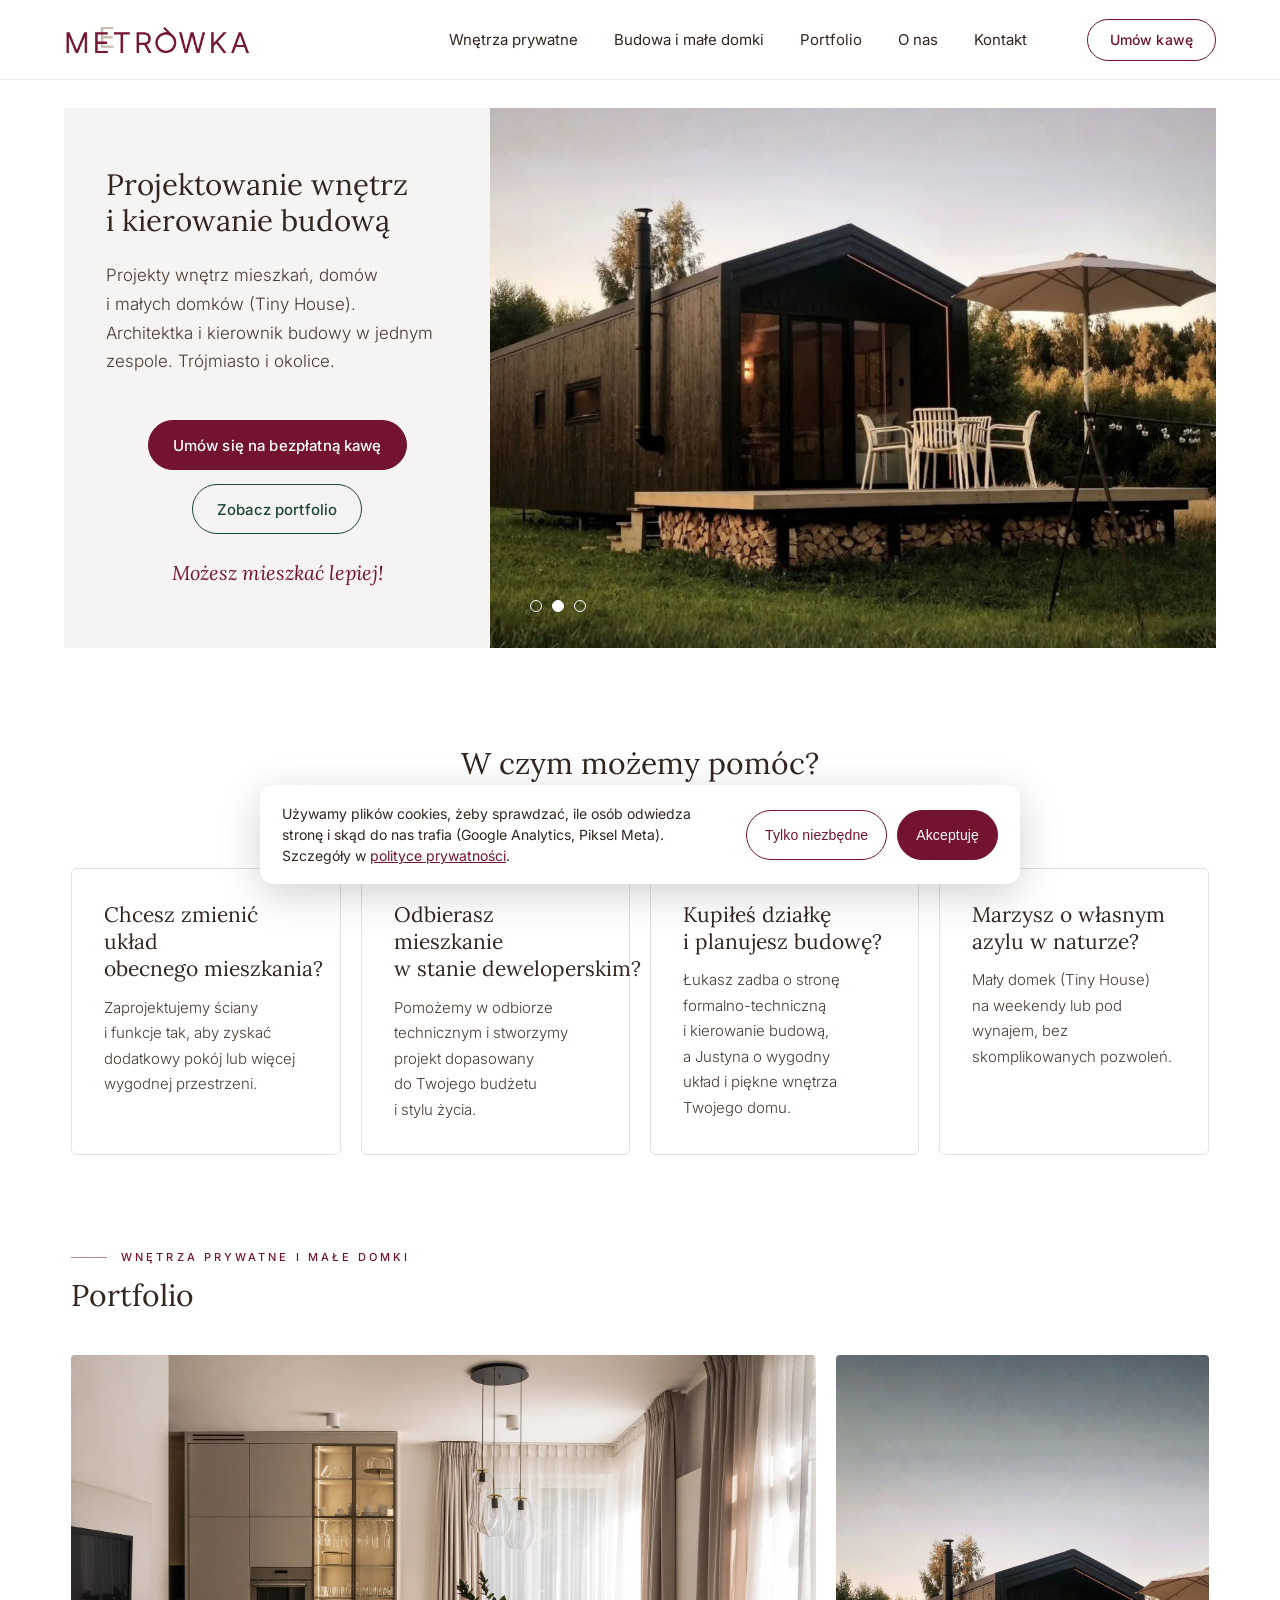
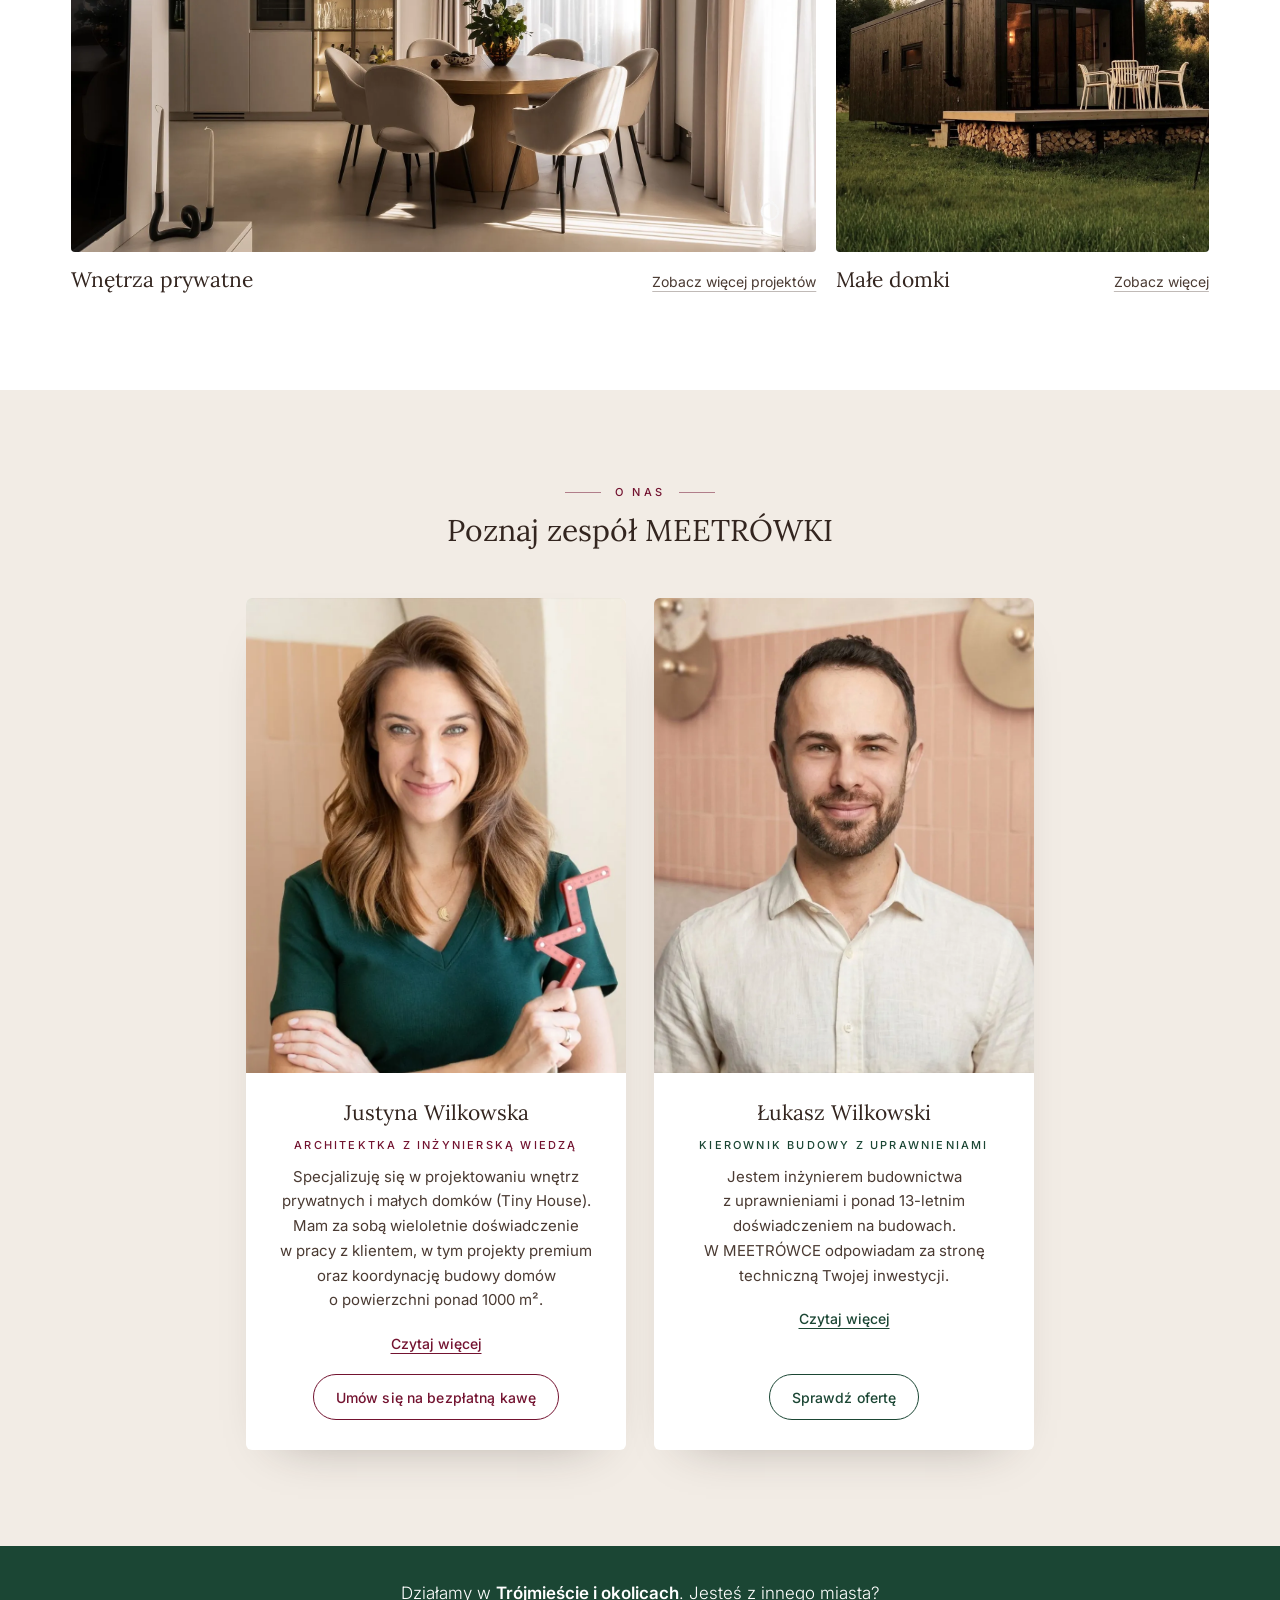
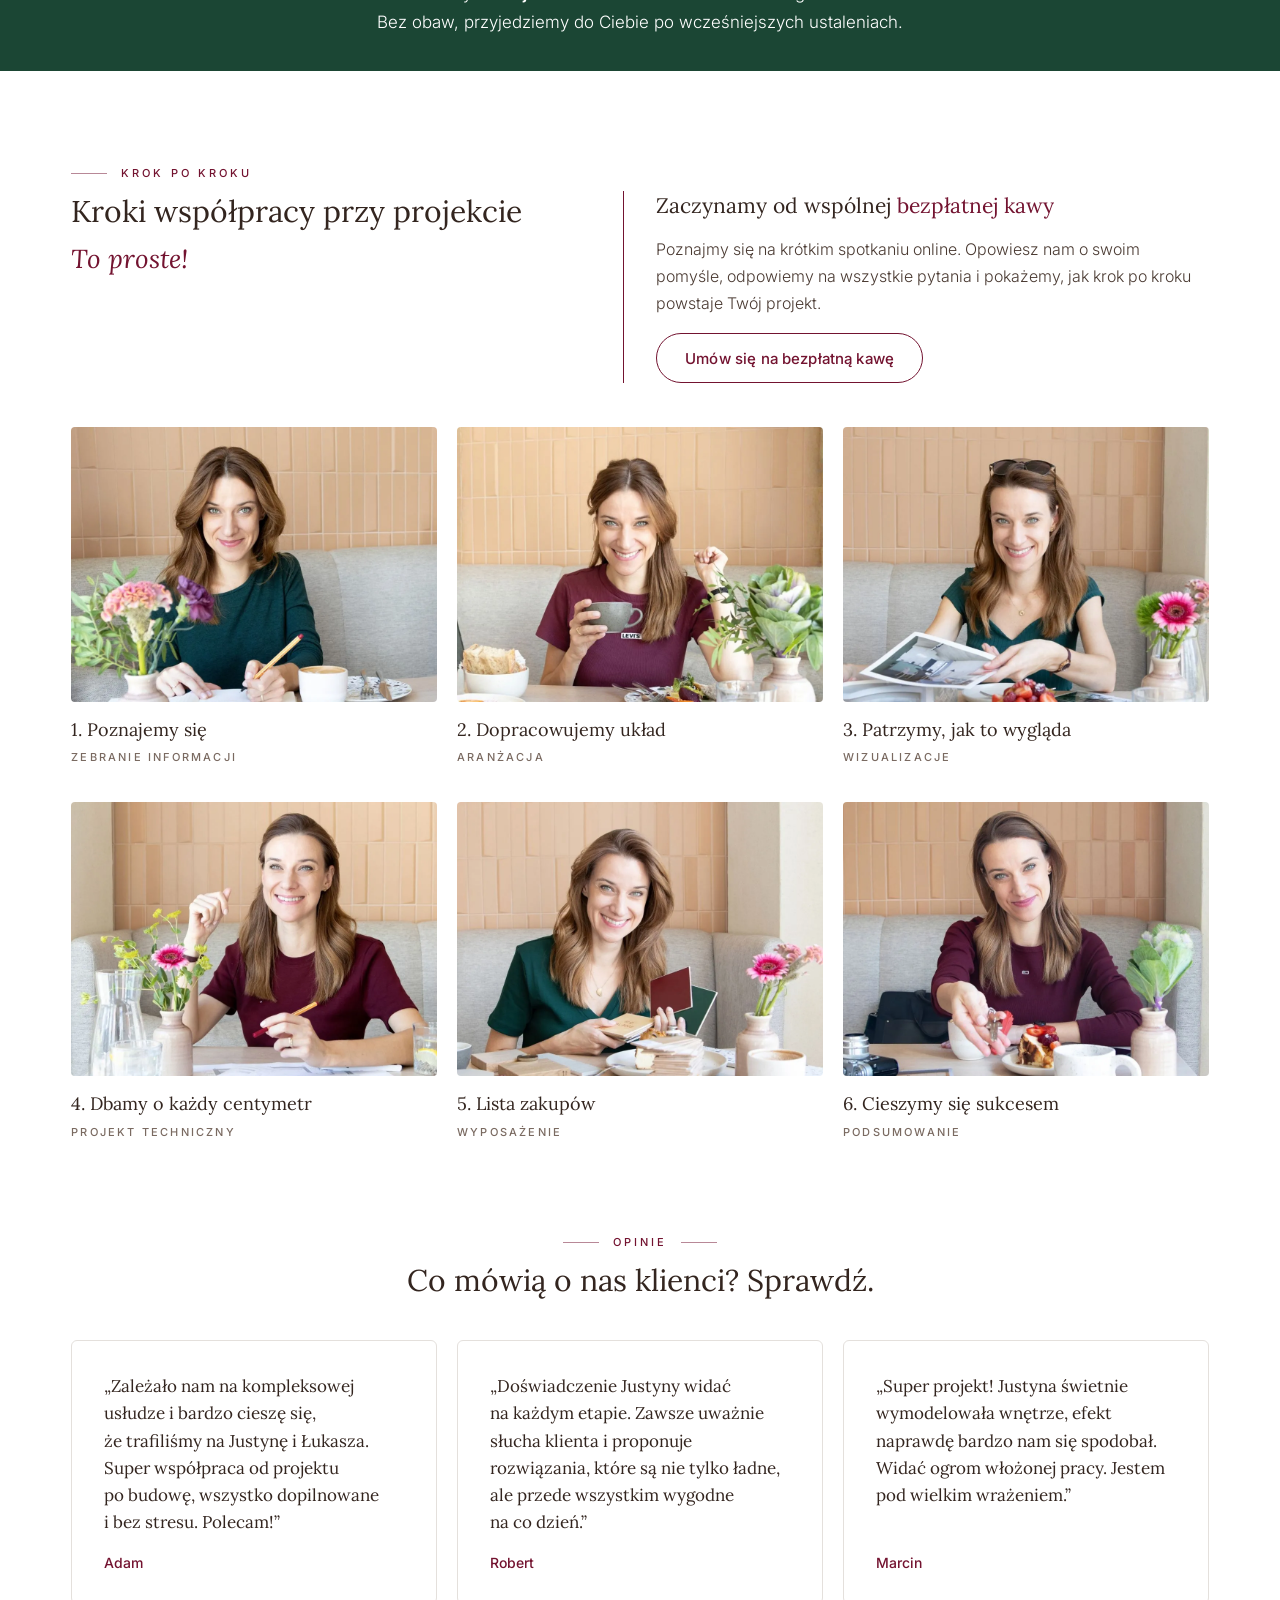
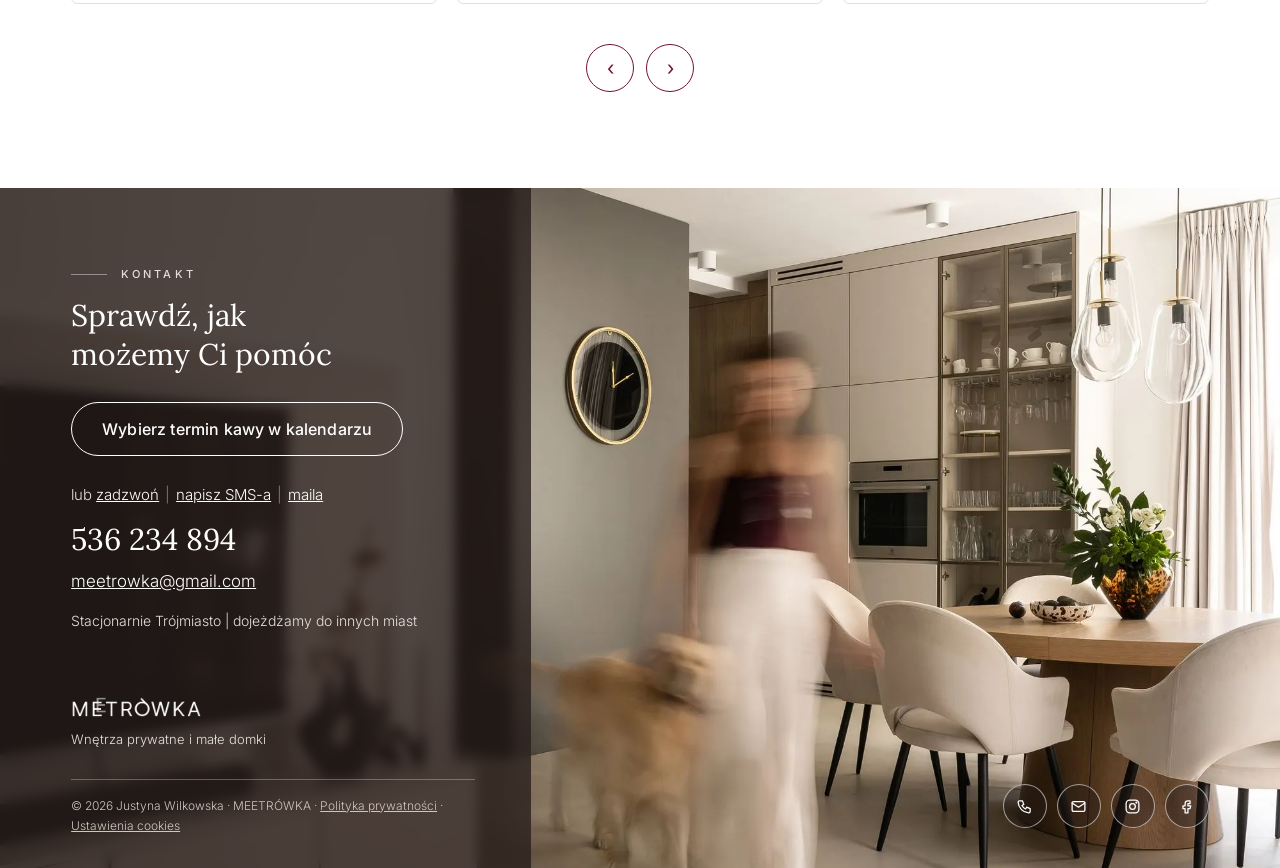
==== commit f687f370: "Baner cookies (zgoda), Google Analytics 4, Piksel Meta, polityka prywatnosci" ====
--- a/index.html
+++ b/index.html
@@ -3,14 +3,14 @@
 <head>
 <meta charset="utf-8">
 <meta name="viewport" content="width=device-width, initial-scale=1">
-<title>Projektant wnętrz Gdańsk, Gdynia, Sopot | MEETRÓWKA</title>
-<meta name="description" content="Projekt wnętrz w Trójmieście: mieszkania, domy i małe domki (Tiny House). Architektka wnętrz i kierownik budowy w jednym zespole. Umów się na bezpłatną kawę.">
+<title>Architekt i projektant wnętrz Gdańsk, Gdynia, Sopot | MEETRÓWKA</title>
+<meta name="description" content="Architektka wnętrz Justyna Wilkowska i kierownik budowy Łukasz Wilkowski. Projekty wnętrz mieszkań, domów i Tiny House w Trójmieście. Umów się na bezpłatną kawę.">
 <link rel="canonical" href="https://meetrowka.pl/">
 <meta property="og:type" content="website">
 <meta property="og:locale" content="pl_PL">
 <meta property="og:site_name" content="MEETRÓWKA Justyna Wilkowska">
-<meta property="og:title" content="Projektant wnętrz Gdańsk, Gdynia, Sopot | MEETRÓWKA">
-<meta property="og:description" content="Projekt wnętrz w Trójmieście: mieszkania, domy i małe domki (Tiny House). Architektka wnętrz i kierownik budowy w jednym zespole. Umów się na bezpłatną kawę.">
+<meta property="og:title" content="Architekt i projektant wnętrz Gdańsk, Gdynia, Sopot | MEETRÓWKA">
+<meta property="og:description" content="Architektka wnętrz Justyna Wilkowska i kierownik budowy Łukasz Wilkowski. Projekty wnętrz mieszkań, domów i Tiny House w Trójmieście. Umów się na bezpłatną kawę.">
 <meta property="og:url" content="https://meetrowka.pl/">
 <meta property="og:image" content="https://meetrowka.pl/img/og.jpg">
 <meta property="og:image:width" content="1200">
@@ -24,7 +24,7 @@
   "@id": "https://meetrowka.pl/#firma",
   "name": "MEETRÓWKA Justyna Wilkowska",
   "alternateName": "MEETRÓWKA",
-  "description": "Projektowanie wnętrz mieszkań i domów, kierowanie budową oraz projekty Tiny House w Trójmieście (Gdańsk, Gdynia, Sopot) i okolicach.",
+  "description": "Pracownia architektki wnętrz Justyny Wilkowskiej i kierownika budowy Łukasza Wilkowskiego: projektowanie wnętrz mieszkań i domów, kierowanie budową oraz projekty Tiny House w Trójmieście (Gdańsk, Gdynia, Sopot) i okolicach.",
   "url": "https://meetrowka.pl",
   "logo": "https://meetrowka.pl/img/logo-bordowe.png",
   "image": "https://meetrowka.pl/img/og.jpg",
@@ -38,10 +38,10 @@
     { "@type": "City", "name": "Sopot" }
   ],
   "knowsAbout": ["projektowanie wnętrz", "kierowanie budową", "Tiny House"],
-  "founder": { "@type": "Person", "name": "Justyna Wilkowska", "jobTitle": "Architektka wnętrz" },
+  "founder": { "@type": "Person", "name": "Justyna Wilkowska", "jobTitle": "Architektka wnętrz", "url": "https://meetrowka.pl/wnetrza.html" },
   "employee": [
     { "@type": "Person", "name": "Justyna Wilkowska", "jobTitle": "Architektka wnętrz" },
-    { "@type": "Person", "name": "Łukasz Wilkowski", "jobTitle": "Kierownik budowy" }
+    { "@type": "Person", "name": "Łukasz Wilkowski", "jobTitle": "Kierownik budowy z uprawnieniami", "url": "https://meetrowka.pl/budowa-i-male-domki.html" }
   ],
   "hasOfferCatalog": {
     "@type": "OfferCatalog",
@@ -302,7 +302,7 @@
       <img src="img/logo-biale.png" alt="MEETRÓWKA" width="640" height="138" loading="lazy">
       <span>Wnętrza prywatne i małe domki</span>
     </div>
-    <p class="footer__legal">© 2026 Justyna Wilkowska · MEETRÓWKA</p>
+    <p class="footer__legal">© 2026 Justyna Wilkowska · MEETRÓWKA · <a href="polityka-prywatnosci.html">Polityka prywatności</a> · <a href="#" data-cookies>Ustawienia cookies</a></p>
   </div>
   <div class="footer__icons">
     <a class="ico" href="tel:536234894" aria-label="Zadzwoń"><svg width="20" height="20" viewBox="0 0 24 24" fill="none" stroke="currentColor" stroke-width="1.8" stroke-linecap="round" stroke-linejoin="round" aria-hidden="true"><path d="M5 4h4l2 5-2.5 1.5a11 11 0 0 0 5 5L15 13l5 2v4a2 2 0 0 1-2 2A16 16 0 0 1 3 6a2 2 0 0 1 2-2"></path></svg></a>
@@ -313,6 +313,7 @@
 </footer>
 
 <script src="js/galerie.js" defer></script>
+<script src="js/zgody.js"></script>
 <script src="js/main.js" defer></script>
 </body>
 </html>
--- a/css/style.css
+++ b/css/style.css
@@ -434,7 +434,13 @@
    Węższe ekrany
    ===================================================== */
 @media (max-width: 1279px) {
-  .header { min-height: 72px; }
+  /* telefon i tablet: pasek chowa się przy przewijaniu w dół, wysuwa przy przewijaniu w górę (klasy dodaje main.js) */
+  .header { min-height: 72px; position: sticky; top: 0; z-index: 50; }
+  /* wysuwanie wolne i miękkie (0,7 s), chowanie trochę szybsze (0,45 s) */
+  .anim .header, .calm .header { transition: transform .7s cubic-bezier(.22, .61, .36, 1), box-shadow .5s ease; }
+  .anim .header.is-hidden, .calm .header.is-hidden { transition: transform .45s ease-in, box-shadow .3s ease; }
+  .header.is-hidden { transform: translateY(-100%); }
+  .header.is-stuck { box-shadow: 0 10px 28px -20px rgba(46, 35, 32, .45); }
   .burger { display: inline-flex; }
   .nav {
     display: none; position: absolute; left: 0; right: 0; top: 100%;
@@ -462,6 +468,7 @@
   .hero-split__in { height: auto; padding-bottom: 8px; display: flex; flex-direction: column; }
   .hero-split .hero__text { order: 2; }
   .hero-split__big { position: relative; inset: auto; width: 100%; }
+  .hero-split--mirror .hero-split__big { left: auto; }
   .hero-split__small, .hero-split--mirror .hero-split__small { top: auto; left: auto; right: var(--pad); width: 38%; bottom: auto; margin-top: -26%; position: relative; display: block; margin-left: auto; border-width: 5px; }
   .hero-split--mirror .hero-split__small { margin-left: var(--pad); margin-right: auto; right: auto; }
   .hero-split .hero__text, .hero-split--mirror .hero__text { position: static; width: auto; height: auto; padding: 28px var(--pad) 40px; }
@@ -509,7 +516,8 @@
   /* menu na telefonie: linki, przycisk „Umów kawę”, na dole ikonki */
   .nav__extra { display: flex; flex-direction: column; gap: 18px; padding-top: 20px; }
   .nav .nav__extra a { border-bottom: 0; padding: 0; }
-  .nav .nav__extra .btn { font-size: 15px; padding: 0 22px; color: var(--bordo); }
+  /* przycisk w menu: pełna obwódka (reguła wyżej zdejmuje linie pod linkami), mniejszy i wyśrodkowany */
+  .nav .nav__extra .btn { align-self: center; min-height: 44px; padding: 0 30px; font-size: 14px; color: var(--bordo); border: 1.5px solid var(--bordo); }
   .nav .nav__extra .btn:hover { color: #ffffff; }
   .nav__icons { display: flex; gap: 10px; justify-content: center; }
   .nav .nav__icons .ico { width: 44px; height: 44px; border: 1px solid #DDD3CB; }
@@ -553,3 +561,16 @@
   .btn, .btng, .btn2 { padding: 0 22px; }
   .how__body .btn, .cta-row .btn, .card--row .btng { width: 100%; }
 }
+
+/* Baner zgody na cookies */
+.zgoda { position: fixed; left: 16px; right: 16px; bottom: 16px; z-index: 1000; max-width: 760px; margin: 0 auto; background: #ffffff; color: #33251F; border-radius: 14px; box-shadow: 0 10px 40px rgba(0, 0, 0, .18); padding: 18px 22px; display: flex; gap: 18px; align-items: center; }
+.zgoda__txt { margin: 0; font-size: 14px; line-height: 1.5; }
+.zgoda__btns { display: flex; gap: 10px; flex: none; }
+.zgoda .btn { padding: 10px 18px; font-size: 14px; white-space: nowrap; }
+@media (max-width: 640px) { .zgoda { flex-direction: column; align-items: stretch; } .zgoda__btns { justify-content: flex-end; } }
+.footer__legal a { color: #CFC6BF; text-decoration: underline; }
+/* Polityka prywatności */
+.polityka { max-width: 820px; margin: 0 auto; padding: 140px 24px 80px; }
+.polityka h1 { margin-bottom: 8px; }
+.polityka h2 { font-size: 22px; margin: 36px 0 10px; }
+.polityka p, .polityka li { line-height: 1.7; }
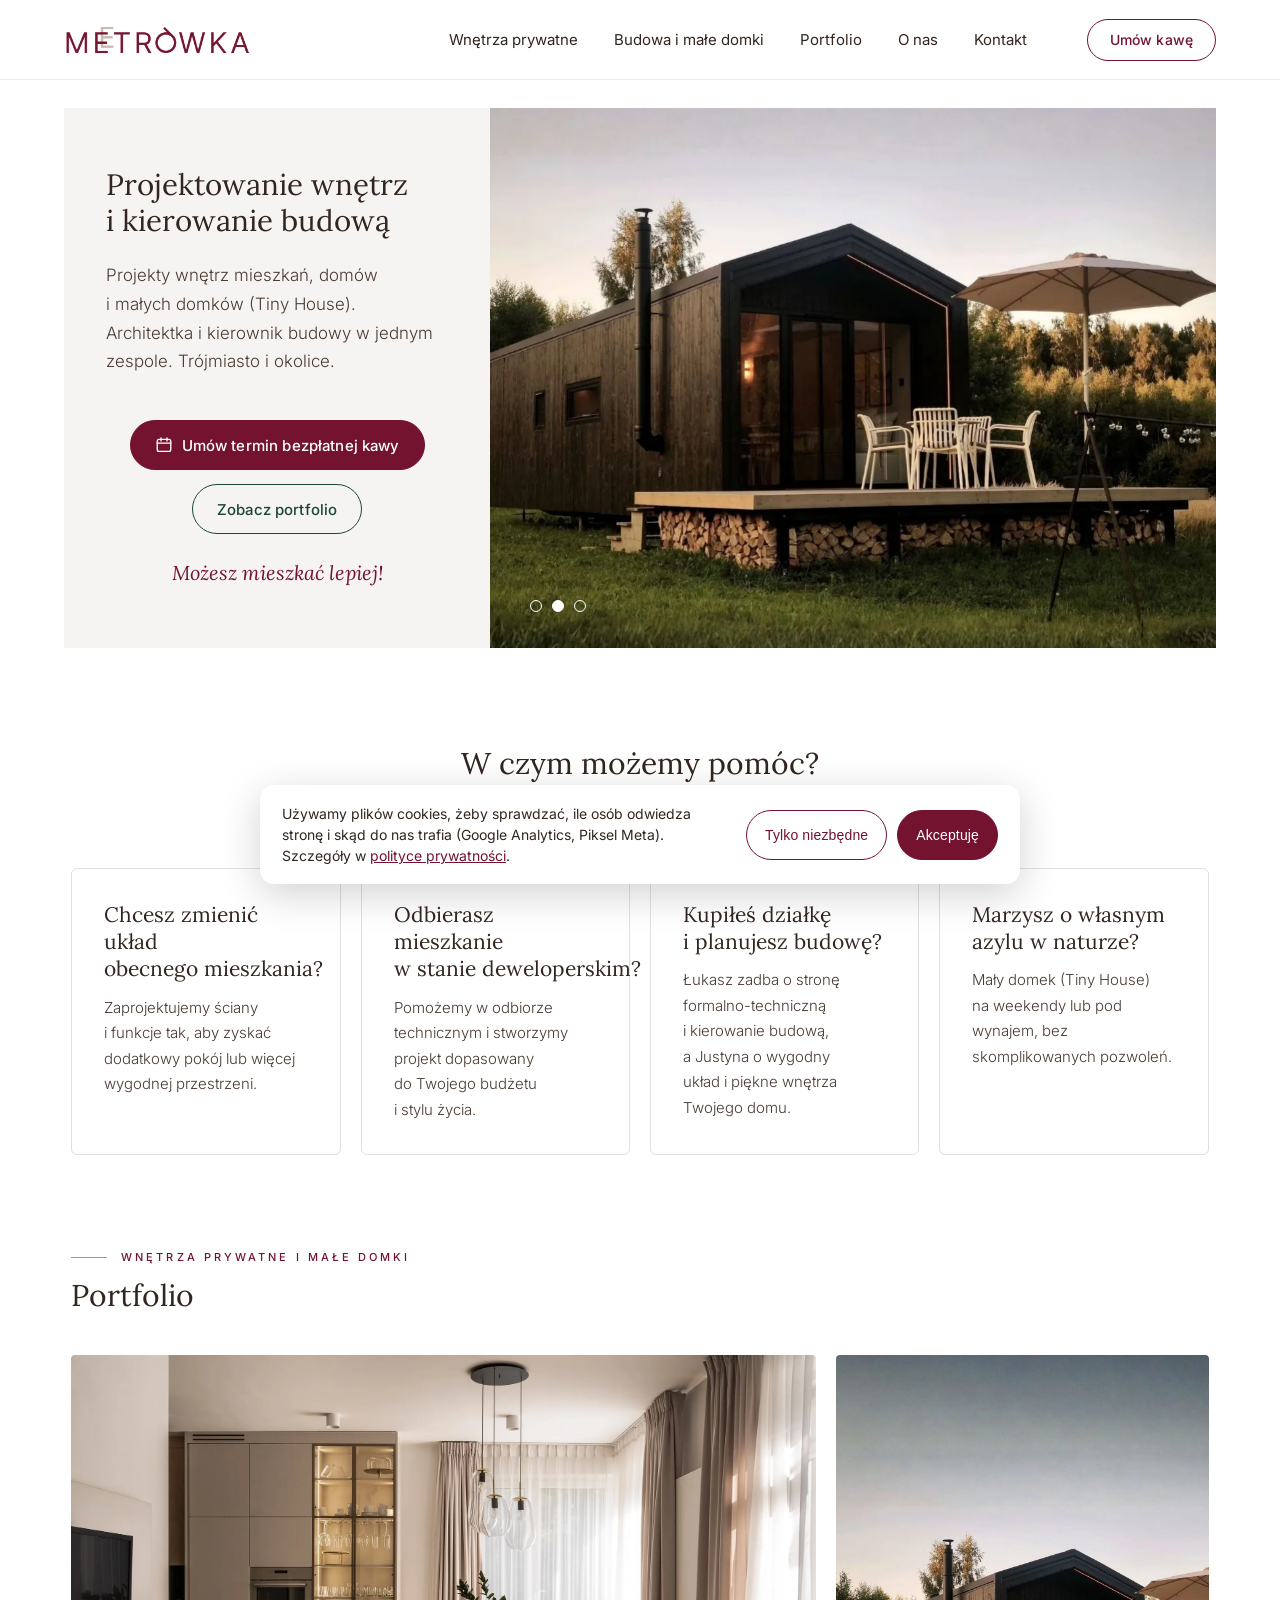
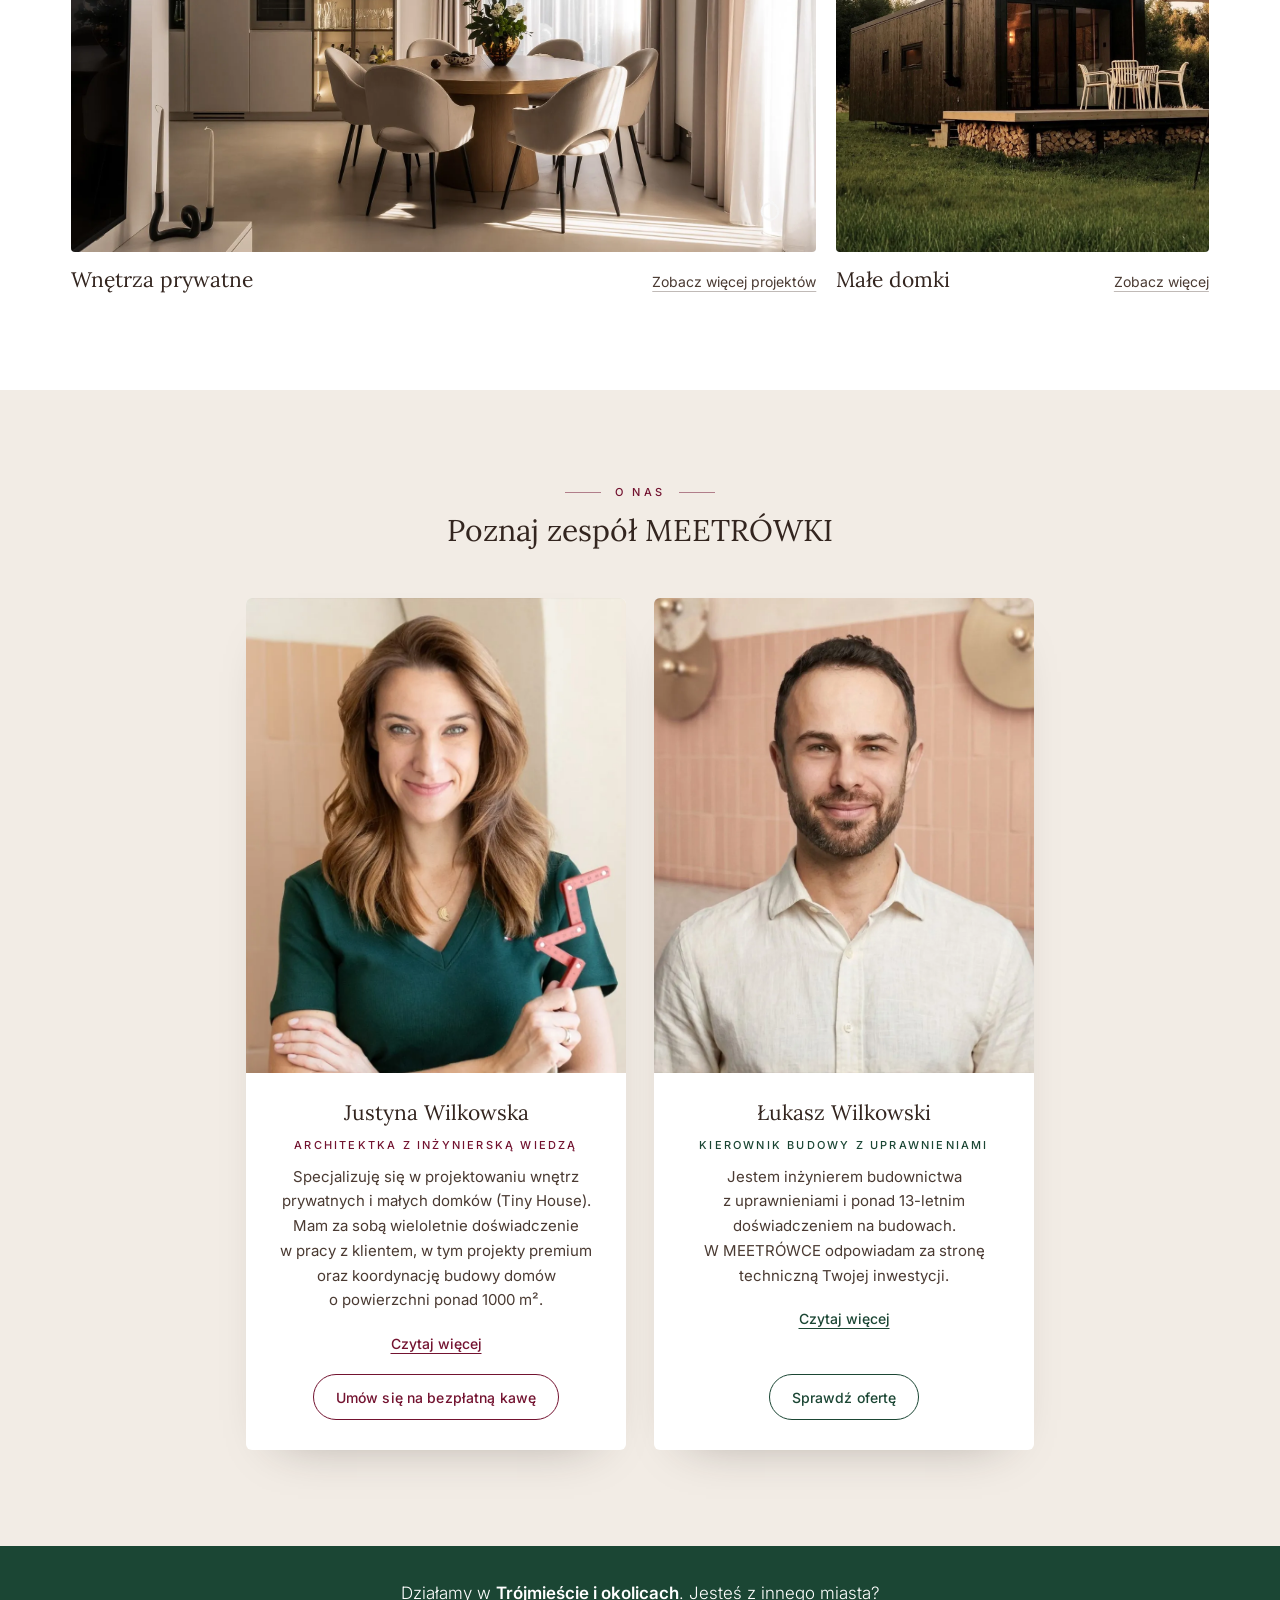
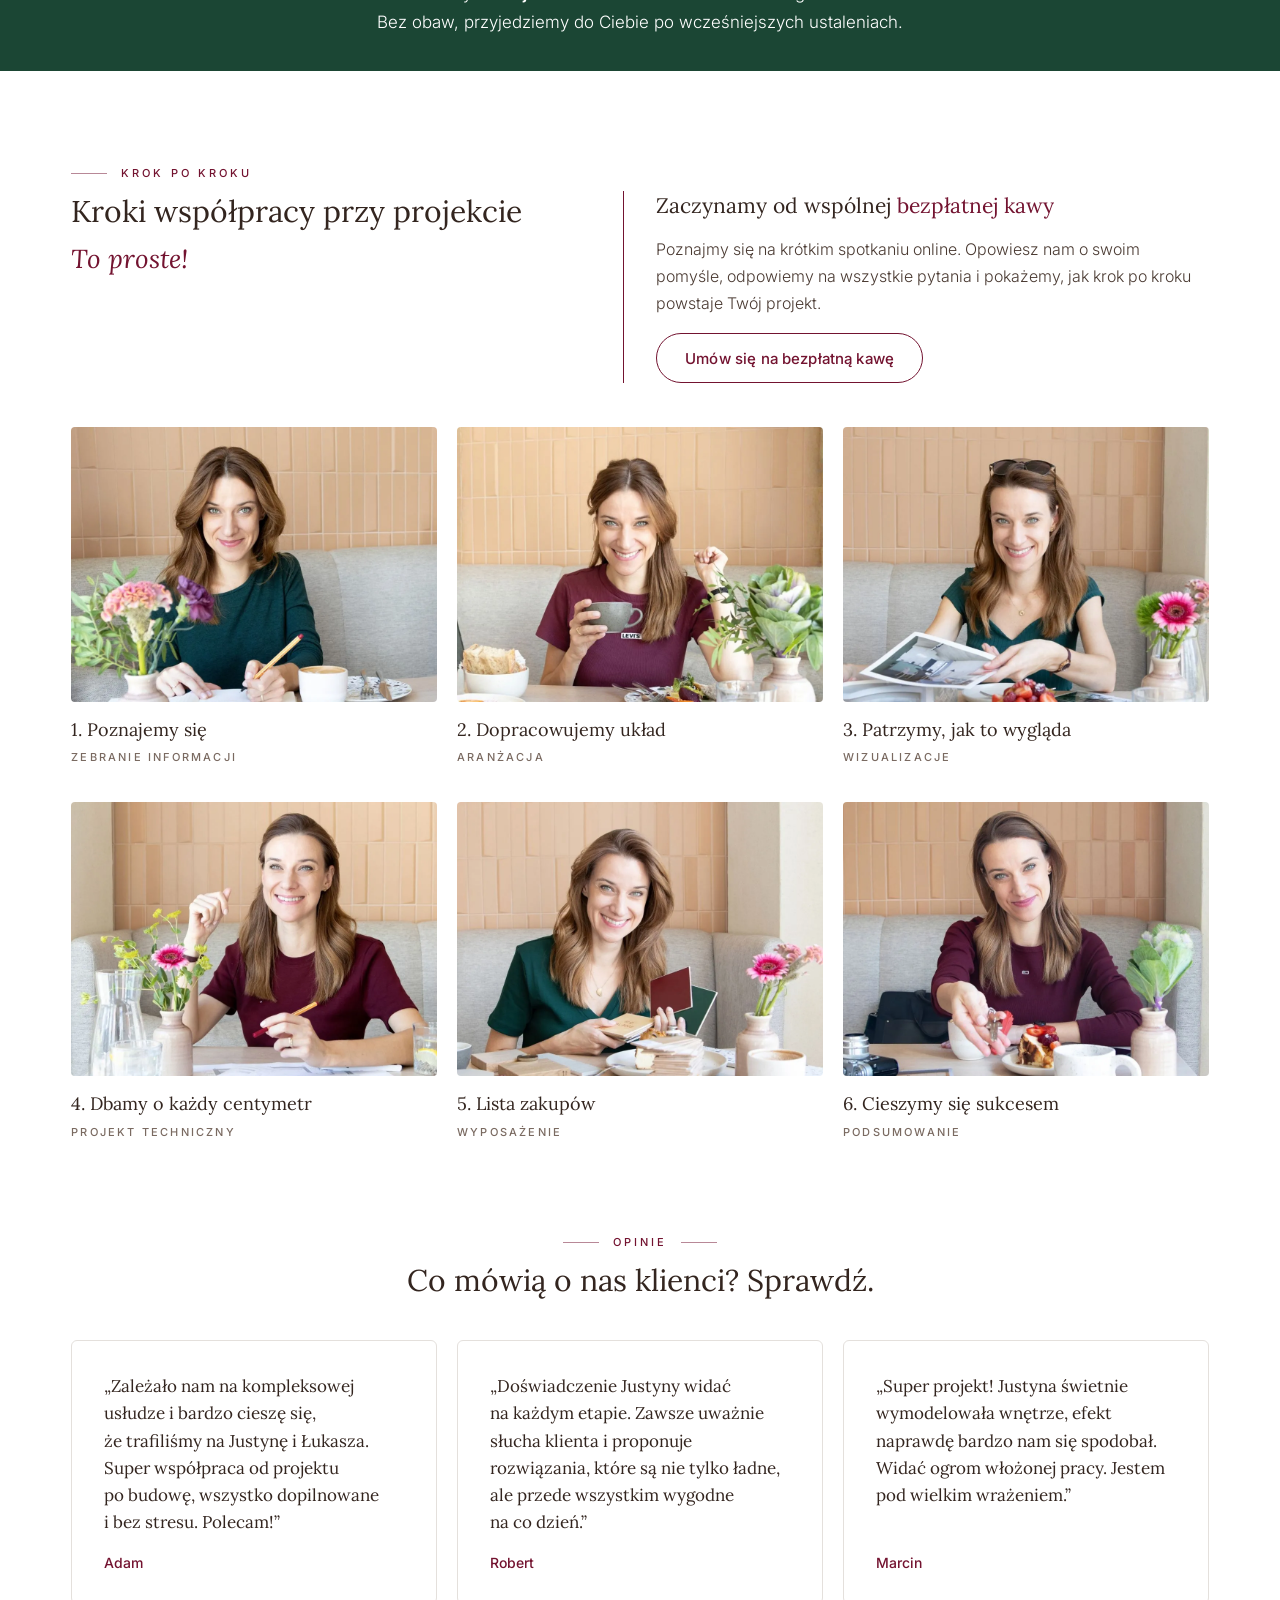
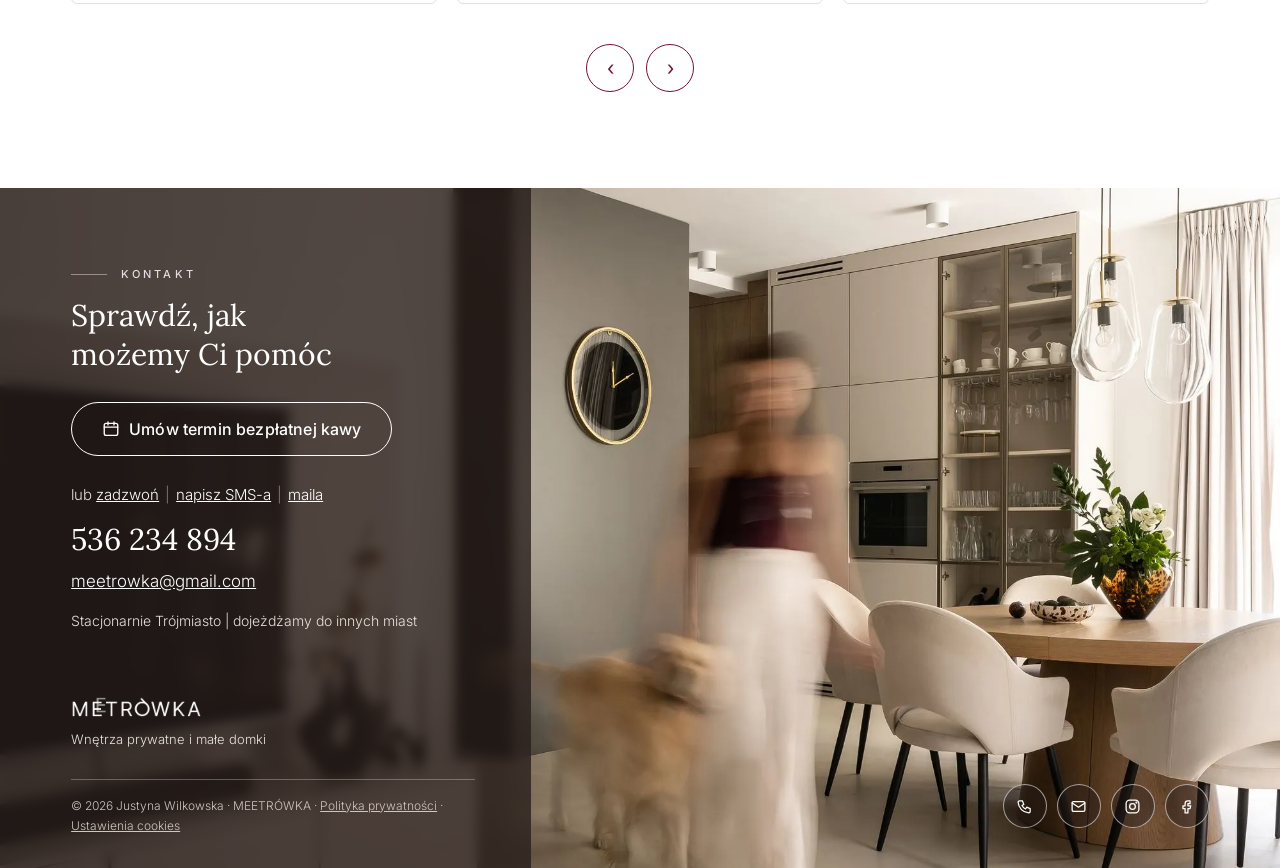
==== commit 7700764b: "Przycisk Umow termin bezplatnej kawy z ikonka kalendarza (baner glowny + stopka) prowadzi do kalenda" ====
--- a/index.html
+++ b/index.html
@@ -119,7 +119,7 @@
     <h1>Projektowanie wnętrz<br> i kierowanie budową</h1>
     <p class="lead">Projekty wnętrz mieszkań, domów i małych domków (Tiny House). Architektka i kierownik budowy w jednym zespole. Trójmiasto i okolice.</p>
     <div class="hero__btns">
-      <a class="btn" href="#kontakt">Umów się na bezpłatną kawę</a>
+      <a class="btn" href="https://calendar.app.google/CusMsuqgQZD4Ki3GA" target="_blank" rel="noopener"><svg class="btn__ico" viewBox="0 0 24 24" width="18" height="18" aria-hidden="true" fill="none" stroke="currentColor" stroke-width="1.8" stroke-linecap="round" stroke-linejoin="round"><rect x="3" y="4.5" width="18" height="16" rx="2.5"/><path d="M3 9.5h18M8 2.5v4M16 2.5v4"/></svg>Umów termin bezpłatnej kawy</a>
       <a class="btn2" href="#portfolio">Zobacz portfolio</a>
     </div>
     <p class="accent">Możesz mieszkać lepiej!</p>
@@ -287,7 +287,7 @@
   <div class="footer__panel">
     <p class="eyebrow eyebrow--light">Kontakt</p>
     <h2>Sprawdź, jak możemy Ci pomóc</h2>
-    <a class="btn btn--ghost btn--big" href="https://calendar.app.google/CusMsuqgQZD4Ki3GA" target="_blank" rel="noopener">Wybierz termin kawy w kalendarzu</a>
+    <a class="btn btn--ghost btn--big" href="https://calendar.app.google/CusMsuqgQZD4Ki3GA" target="_blank" rel="noopener"><svg class="btn__ico" viewBox="0 0 24 24" width="18" height="18" aria-hidden="true" fill="none" stroke="currentColor" stroke-width="1.8" stroke-linecap="round" stroke-linejoin="round"><rect x="3" y="4.5" width="18" height="16" rx="2.5"/><path d="M3 9.5h18M8 2.5v4M16 2.5v4"/></svg>Umów termin bezpłatnej kawy</a>
     <p class="footer__or">lub <a href="tel:536234894">zadzwoń</a><span>|</span><a href="sms:536234894">napisz SMS-a</a><span>|</span><a href="mailto:meetrowka@gmail.com">maila</a></p>
     <a class="footer__tel" href="tel:536234894">536 234 894</a>
     <a class="footer__mail" href="mailto:meetrowka@gmail.com">meetrowka@gmail.com</a>
--- a/css/style.css
+++ b/css/style.css
@@ -53,6 +53,7 @@
 .btng:hover { background: var(--green-dark); border-color: var(--green-dark); color: #ffffff; }
 .btn2 { border-color: var(--green); color: var(--green); }
 .btn2:hover { background: var(--green); color: #ffffff; }
+.btn__ico { flex: none; margin-right: 9px; }
 .btn--big { min-height: 54px; padding: 0 30px; font-size: 16px; }
 .btn--line { background: transparent; color: var(--bordo); border-color: var(--bordo); }
 .btn--line:hover { background: var(--bordo); border-color: var(--bordo); color: #ffffff; }
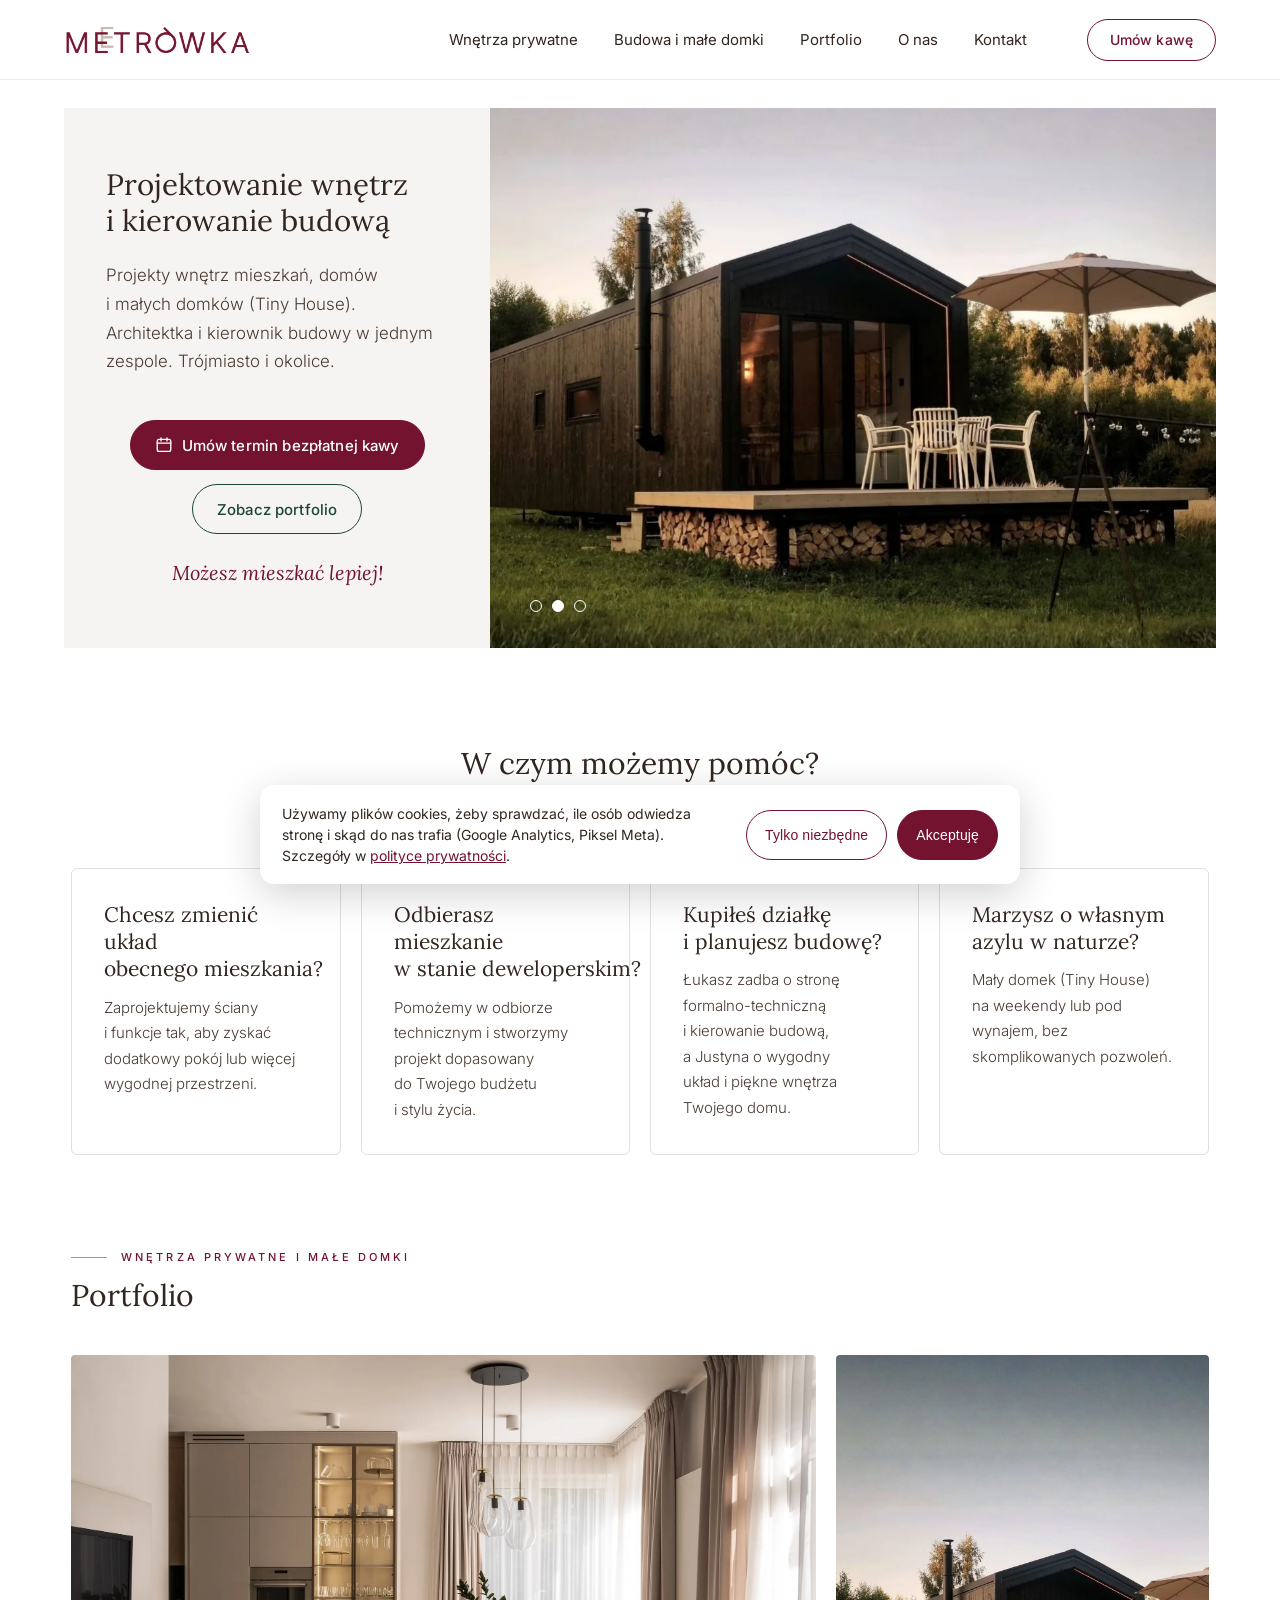
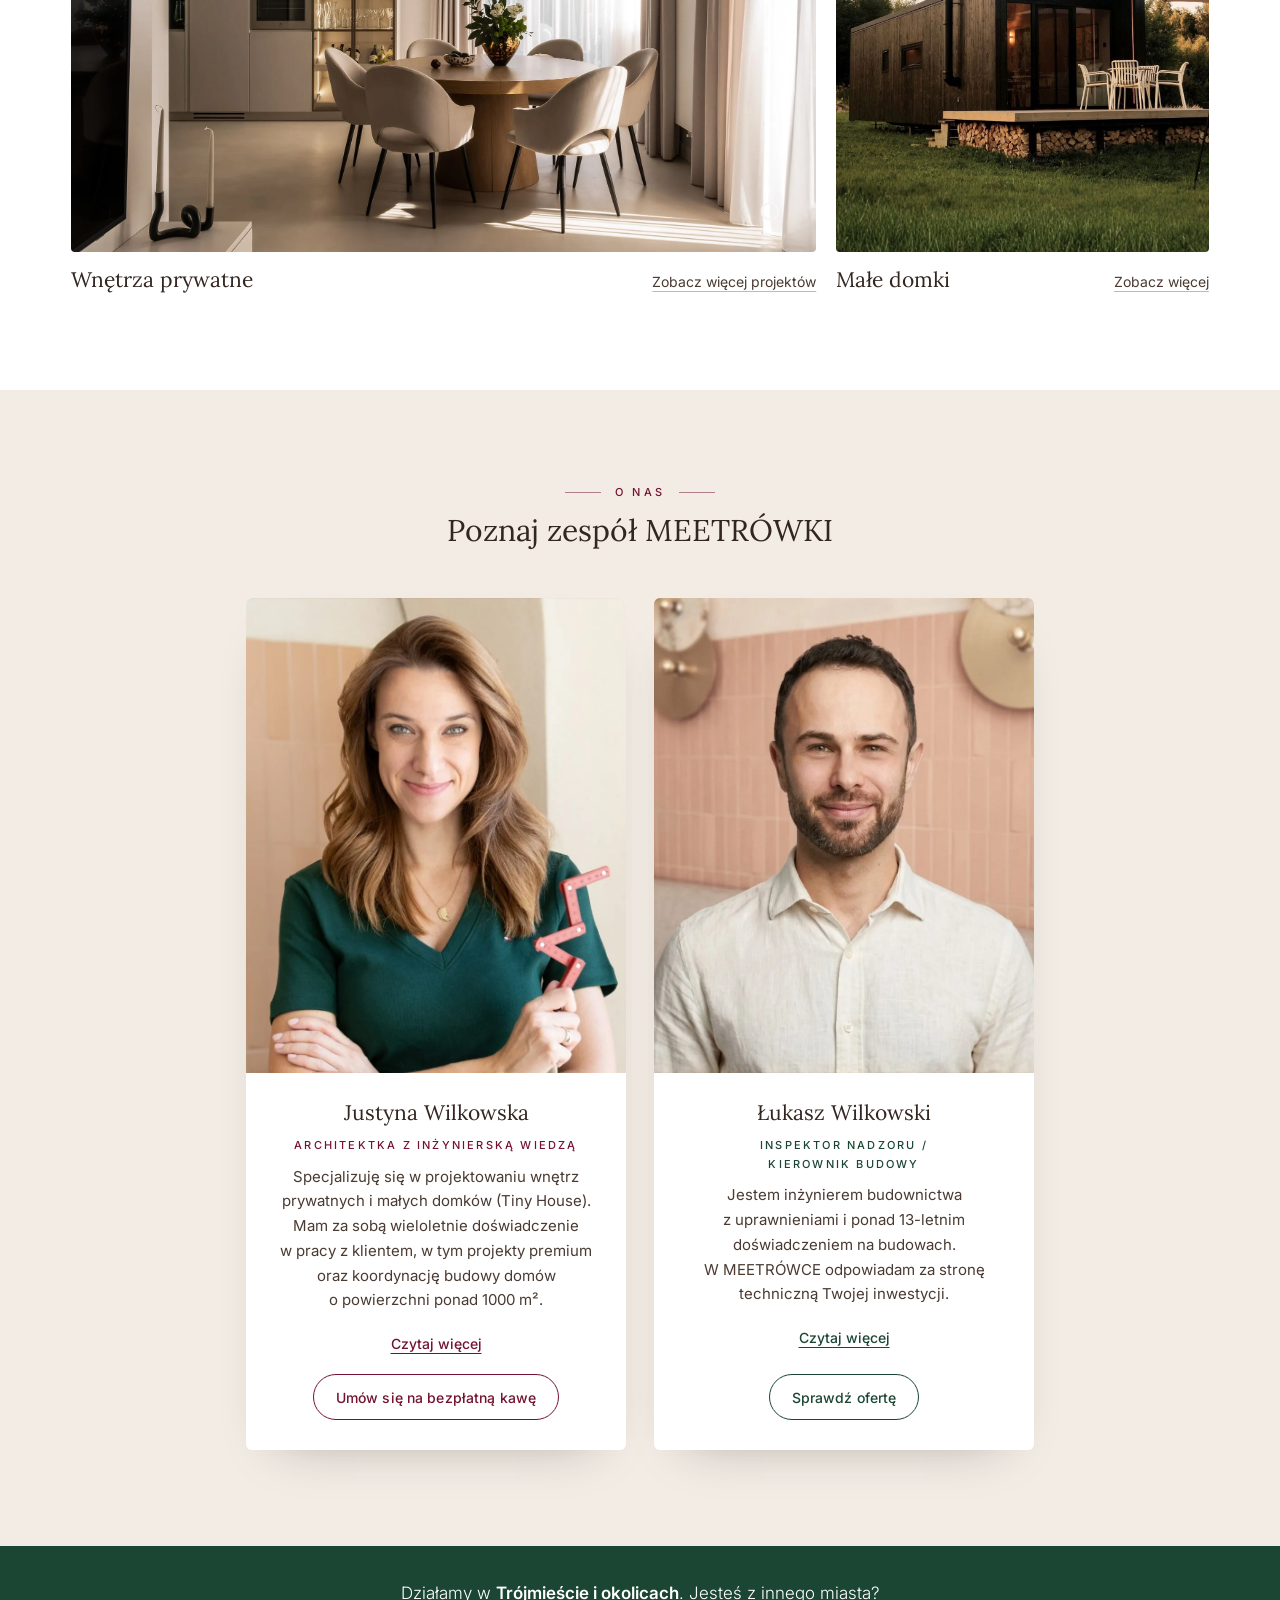
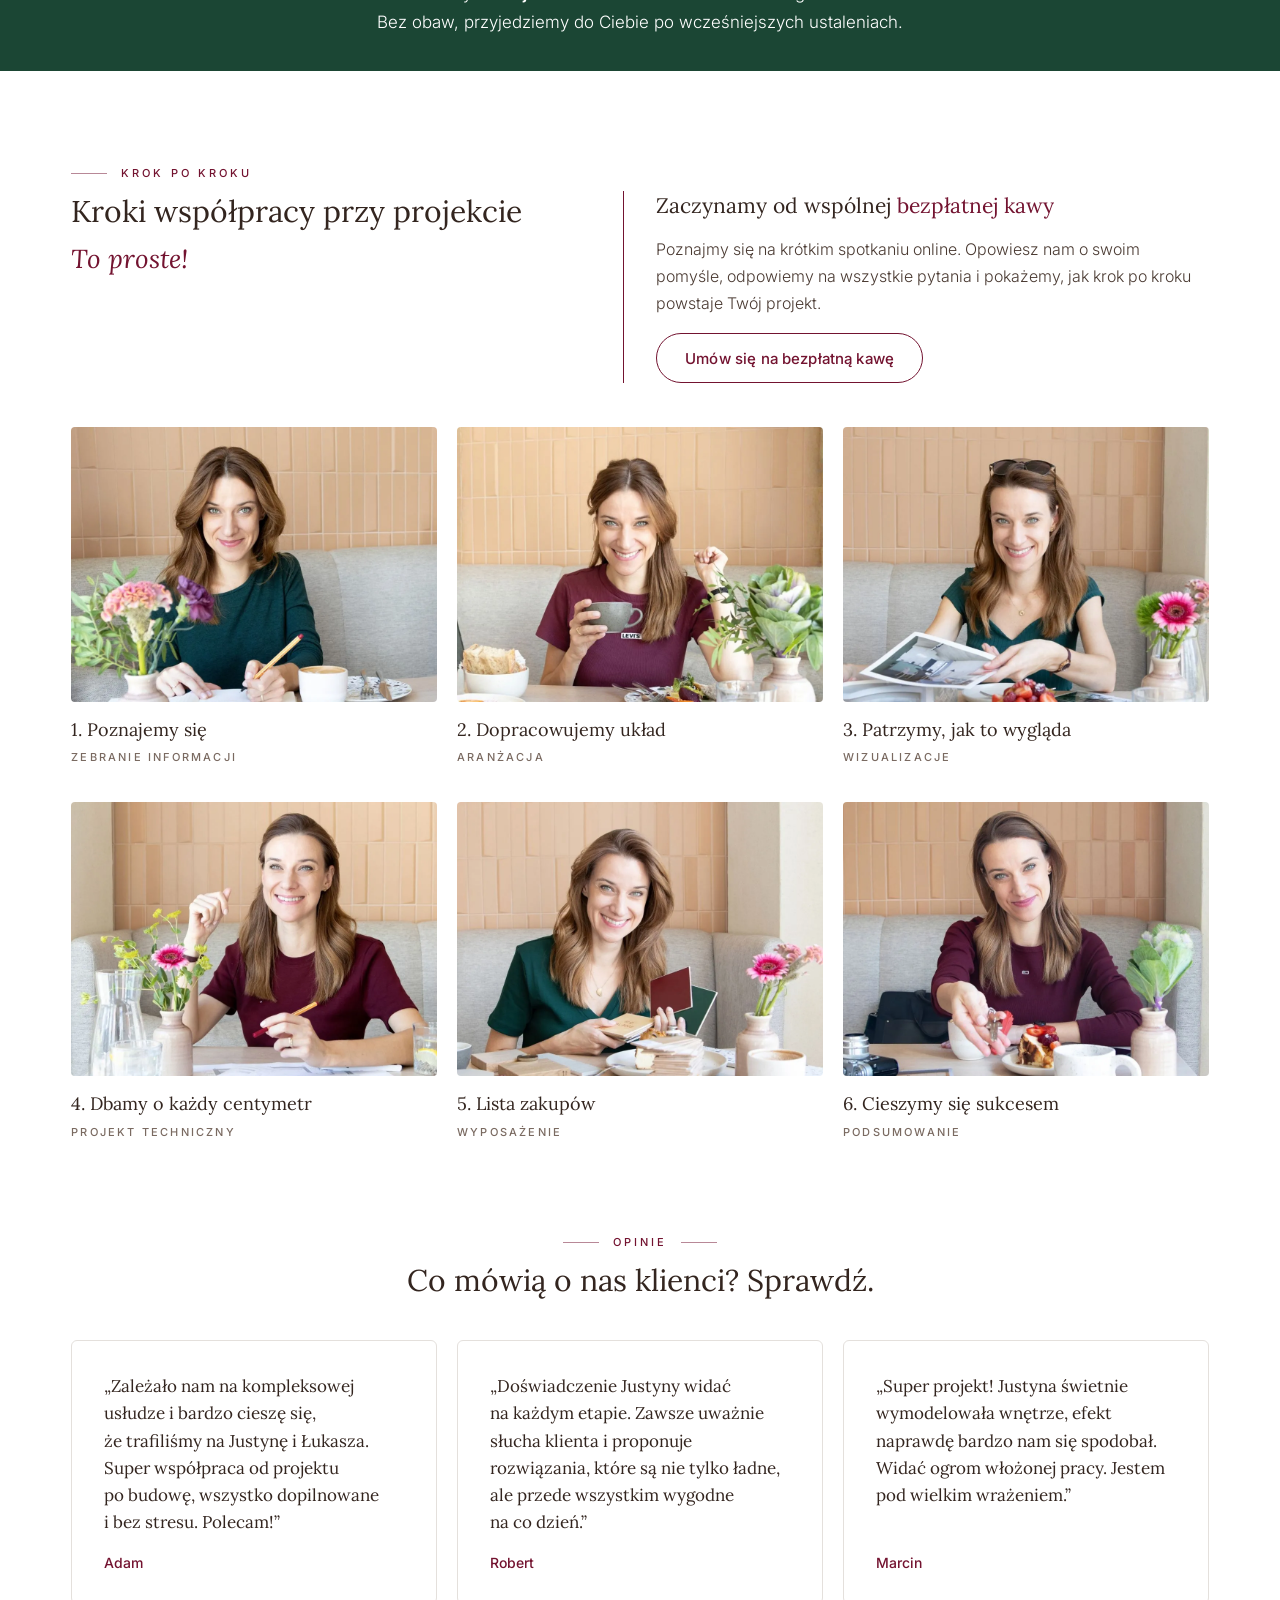
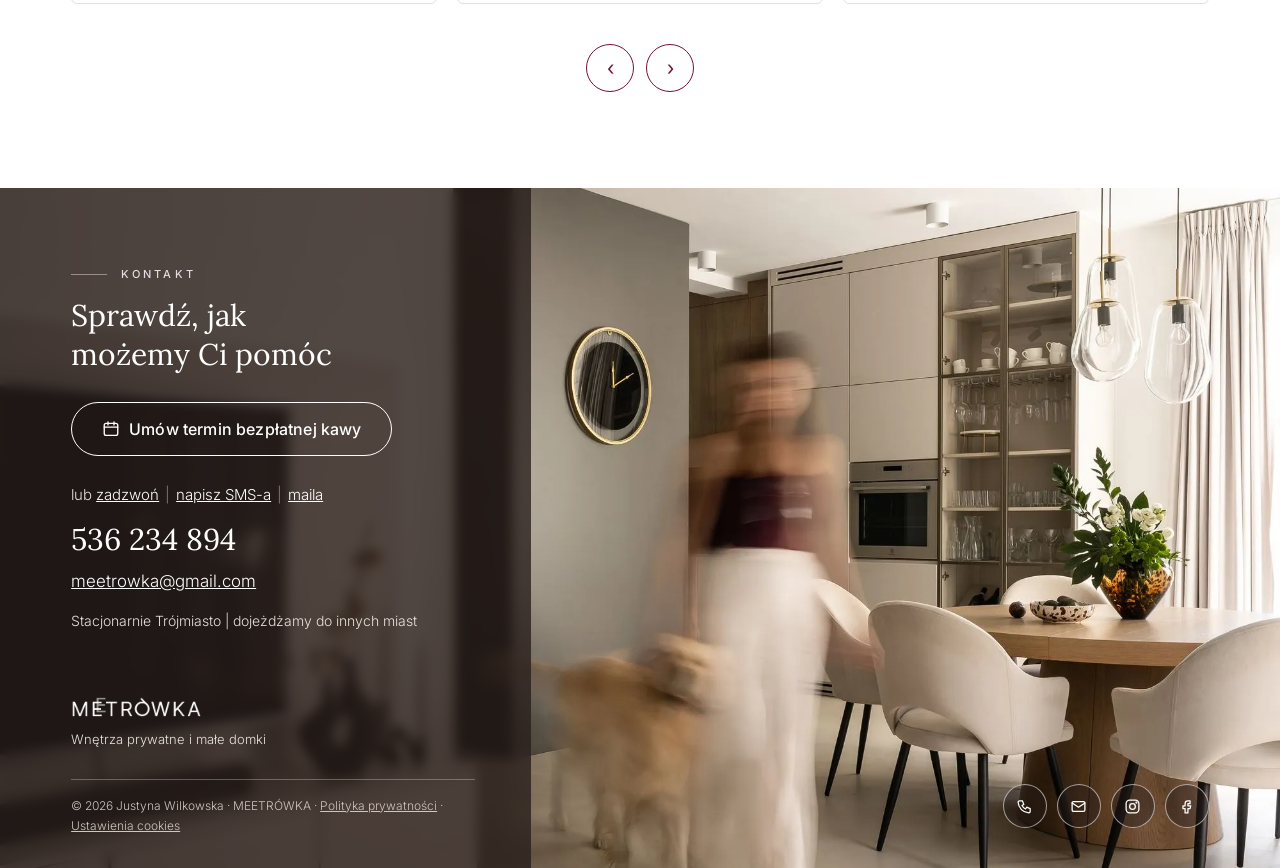
==== commit 728387c1: "O nas: Łukasz – inspektor nadzoru / kierownik budowy Co-Authored-By: Claude Opus 5.5 <noreply@anthro" ====
--- a/index.html
+++ b/index.html
@@ -41,7 +41,7 @@
   "founder": { "@type": "Person", "name": "Justyna Wilkowska", "jobTitle": "Architektka wnętrz", "url": "https://meetrowka.pl/wnetrza.html" },
   "employee": [
     { "@type": "Person", "name": "Justyna Wilkowska", "jobTitle": "Architektka wnętrz" },
-    { "@type": "Person", "name": "Łukasz Wilkowski", "jobTitle": "Kierownik budowy z uprawnieniami", "url": "https://meetrowka.pl/budowa-i-male-domki.html" }
+    { "@type": "Person", "name": "Łukasz Wilkowski", "jobTitle": "Inspektor nadzoru i kierownik budowy z uprawnieniami", "url": "https://meetrowka.pl/budowa-i-male-domki.html" }
   ],
   "hasOfferCatalog": {
     "@type": "OfferCatalog",
@@ -206,13 +206,13 @@
       </div>
     </article>
     <article class="member">
-      <div class="photo member__photo reveal r-4-5"><picture><source srcset="img/zespol-lukasz.webp" type="image/webp"><img src="img/zespol-lukasz.jpg" alt="Łukasz Wilkowski – kierownik budowy z uprawnieniami, Trójmiasto" width="1015" height="1269" loading="lazy"></picture></div>
+      <div class="photo member__photo reveal r-4-5"><picture><source srcset="img/zespol-lukasz.webp" type="image/webp"><img src="img/zespol-lukasz.jpg" alt="Łukasz Wilkowski – inspektor nadzoru i kierownik budowy z uprawnieniami, Trójmiasto" width="1015" height="1269" loading="lazy"></picture></div>
       <div class="member__body">
         <h3>Łukasz Wilkowski</h3>
-        <p class="member__role member__role--green">Kierownik budowy z uprawnieniami</p>
+        <p class="member__role member__role--green">Inspektor nadzoru / kierownik budowy</p>
         <p>Jestem inżynierem budownictwa z uprawnieniami i ponad 13-letnim doświadczeniem na budowach. W MEETRÓWCE odpowiadam za stronę techniczną Twojej inwestycji.</p>
         <div class="member__more" id="lukasz-wiecej" aria-hidden="true"><div>
-          <p>Mogę być kierownikiem budowy Twojego domu lub odebrać mieszkanie od dewelopera. Zajmę się techniczną stroną oraz wyjaśnię Ci wszystko krok po kroku, dbając o to, aby budowa była przewidywalnym i spokojnym procesem.</p>
+          <p>Mogę być inspektorem nadzoru lub kierownikiem budowy Twojego domu, a&nbsp;jeśli pojawi się taka potrzeba, to odebrać Twoje mieszkanie od&nbsp;dewelopera. Zajmę się techniczną stroną oraz wyjaśnię Ci wszystko krok po kroku, dbając o to, aby budowa była przewidywalnym i spokojnym procesem.</p>
         </div></div>
         <button class="member__toggle member__toggle--green" type="button" aria-expanded="false" aria-controls="lukasz-wiecej">Czytaj więcej</button>
         <div class="member__cta"><a class="btng btng--line" href="budowa-i-male-domki.html">Sprawdź ofertę</a></div>
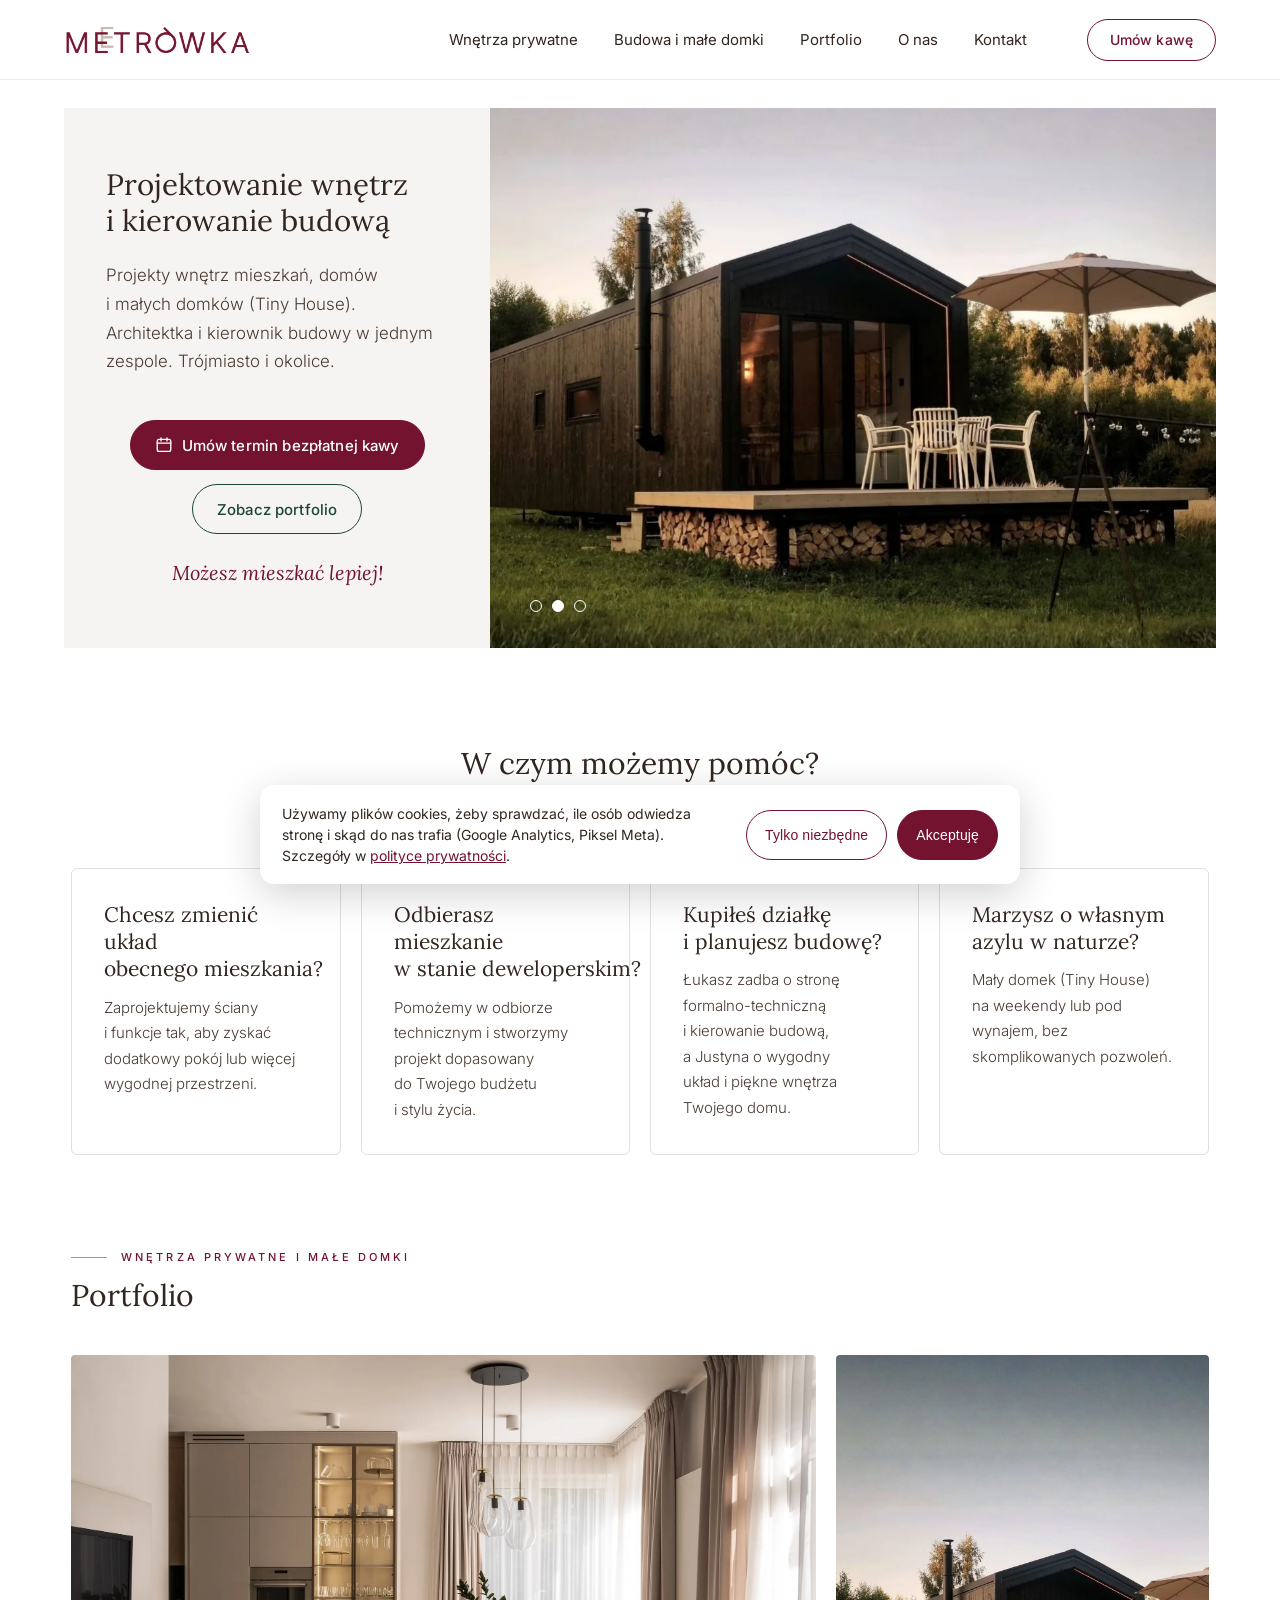
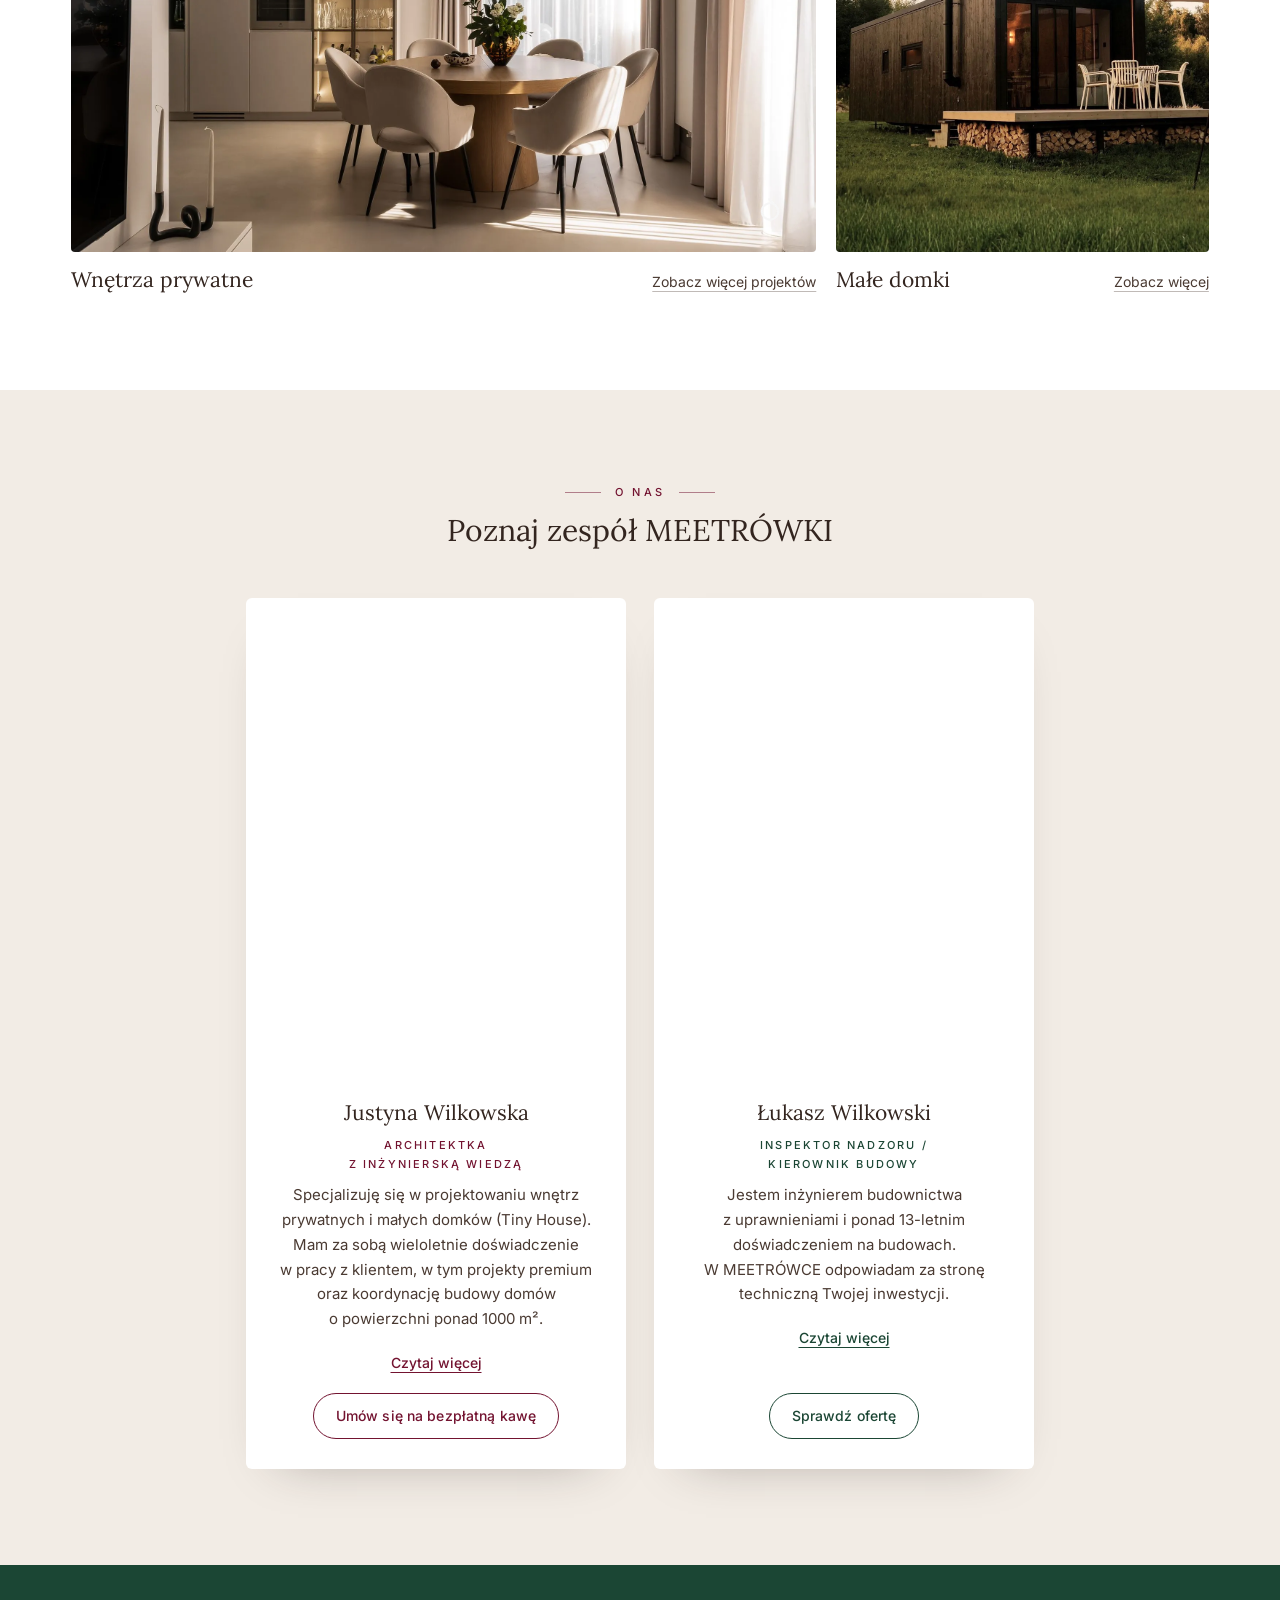
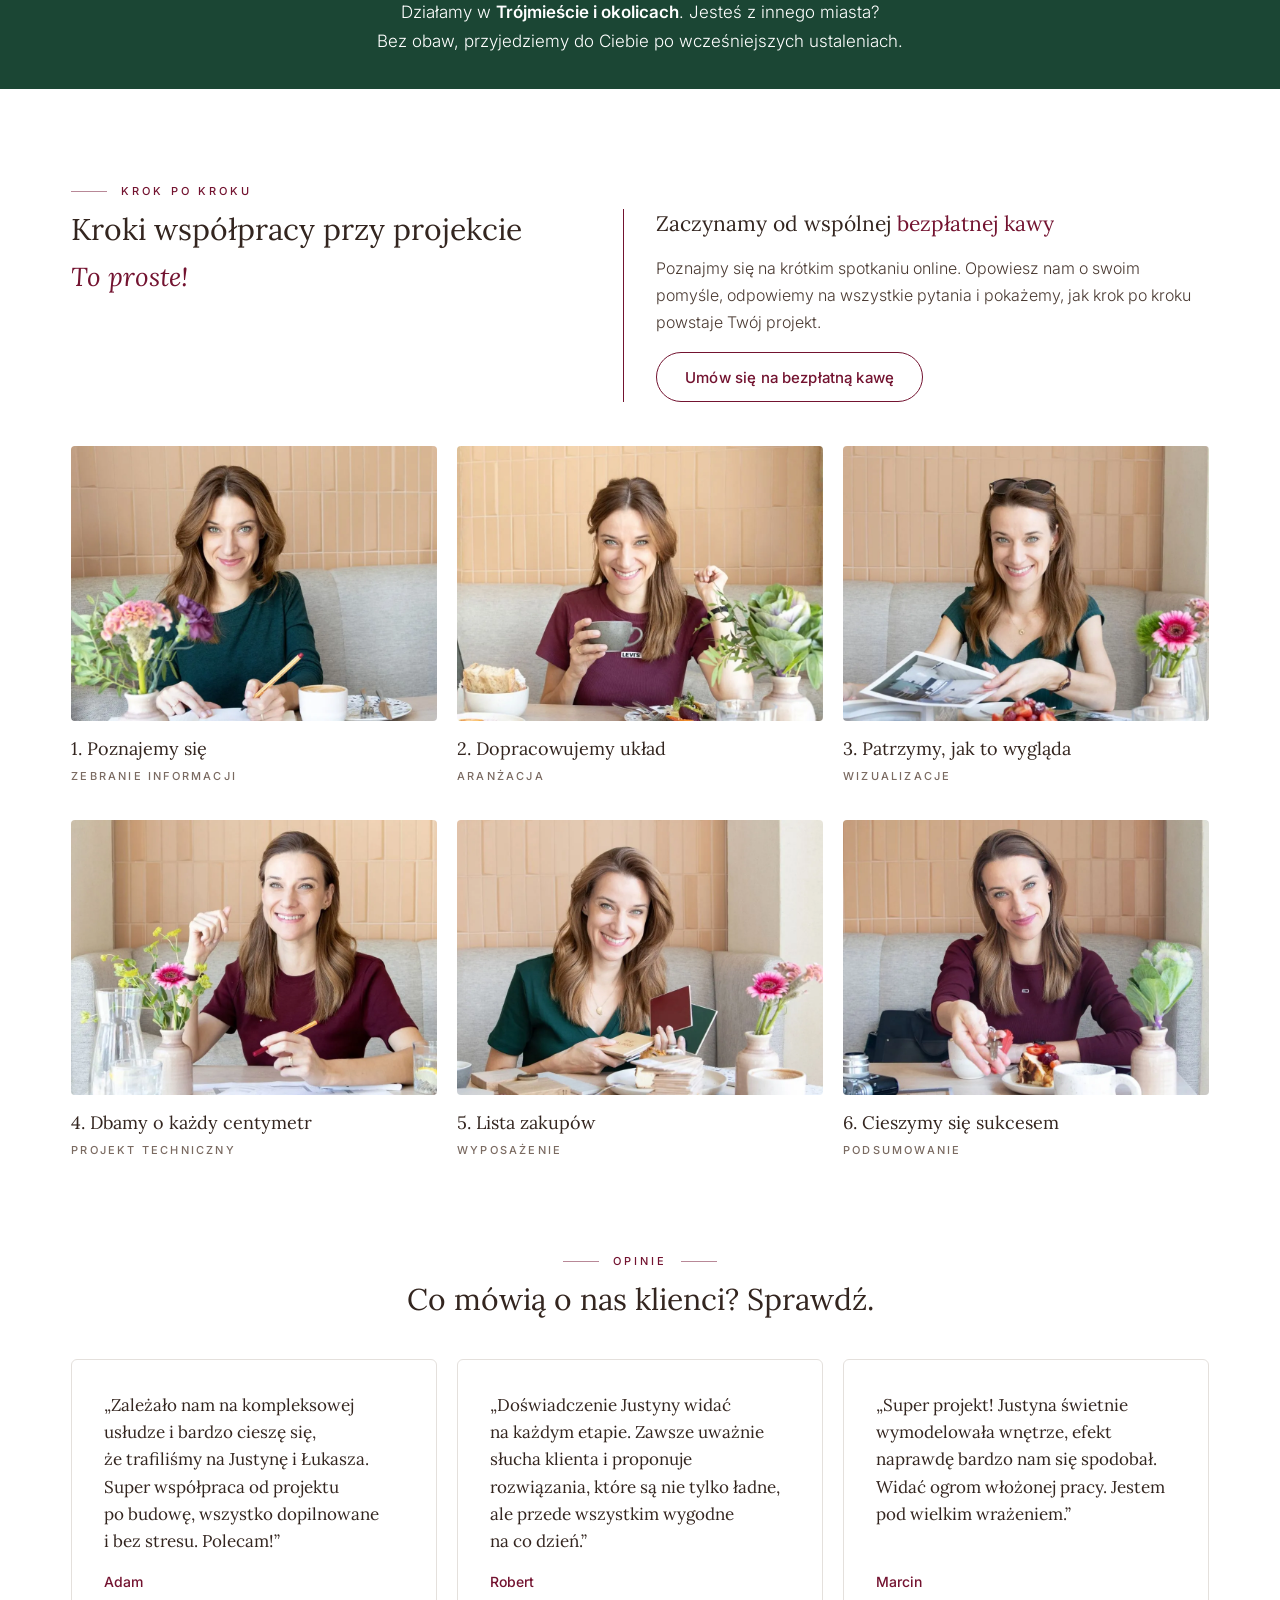
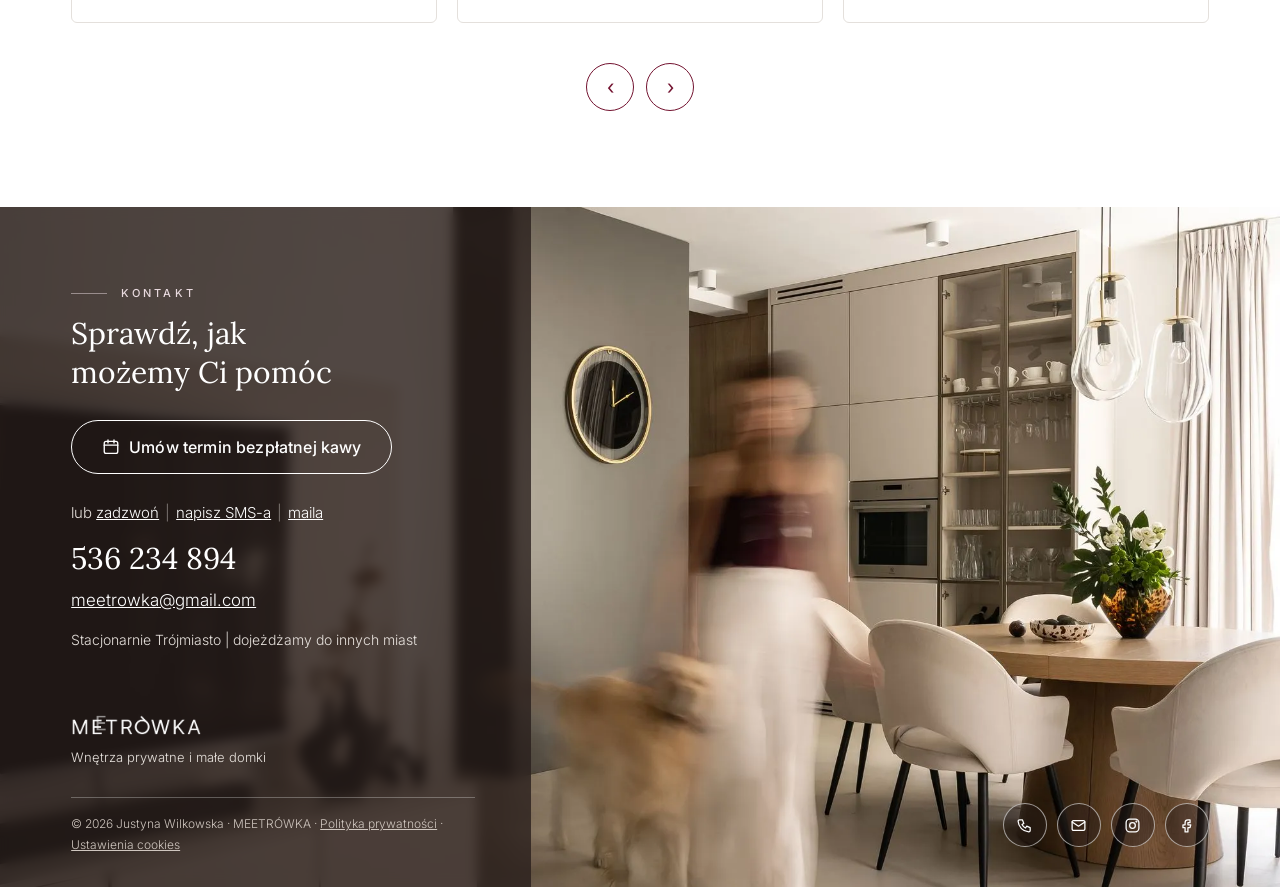
==== commit ba3899fe: "O nas: role w dwóch linijkach" ====
--- a/index.html
+++ b/index.html
@@ -194,7 +194,7 @@
       <div class="photo member__photo reveal r-4-5"><picture><source srcset="img/zespol-justyna.webp" type="image/webp"><img src="img/zespol-justyna.jpg" alt="Justyna Wilkowska – architektka i projektantka wnętrz, Gdańsk, Gdynia, Sopot" width="842" height="1053" loading="lazy"></picture></div>
       <div class="member__body">
         <h3>Justyna Wilkowska</h3>
-        <p class="member__role">Architektka z inżynierską wiedzą</p>
+        <p class="member__role">Architektka<br>z inżynierską wiedzą</p>
         <p>Specjalizuję się w projektowaniu wnętrz prywatnych i małych domków (Tiny House). Mam za sobą wieloletnie doświadczenie w pracy z klientem, w tym projekty premium oraz koordynację budowy domów o powierzchni ponad 1000 m².</p>
         <div class="member__more" id="justyna-wiecej" aria-hidden="true"><div>
           <p>Potrafię też zmieniać małe, trudne przestrzenie w wygodne miejsce do życia. Modyfikuję układ ścian tak, aby stworzyć więcej pomieszczeń w Twoim domu.</p>
@@ -209,7 +209,7 @@
       <div class="photo member__photo reveal r-4-5"><picture><source srcset="img/zespol-lukasz.webp" type="image/webp"><img src="img/zespol-lukasz.jpg" alt="Łukasz Wilkowski – inspektor nadzoru i kierownik budowy z uprawnieniami, Trójmiasto" width="1015" height="1269" loading="lazy"></picture></div>
       <div class="member__body">
         <h3>Łukasz Wilkowski</h3>
-        <p class="member__role member__role--green">Inspektor nadzoru / kierownik budowy</p>
+        <p class="member__role member__role--green">Inspektor nadzoru /<br>kierownik budowy</p>
         <p>Jestem inżynierem budownictwa z uprawnieniami i ponad 13-letnim doświadczeniem na budowach. W MEETRÓWCE odpowiadam za stronę techniczną Twojej inwestycji.</p>
         <div class="member__more" id="lukasz-wiecej" aria-hidden="true"><div>
           <p>Mogę być inspektorem nadzoru lub kierownikiem budowy Twojego domu, a&nbsp;jeśli pojawi się taka potrzeba, to odebrać Twoje mieszkanie od&nbsp;dewelopera. Zajmę się techniczną stroną oraz wyjaśnię Ci wszystko krok po kroku, dbając o to, aby budowa była przewidywalnym i spokojnym procesem.</p>
